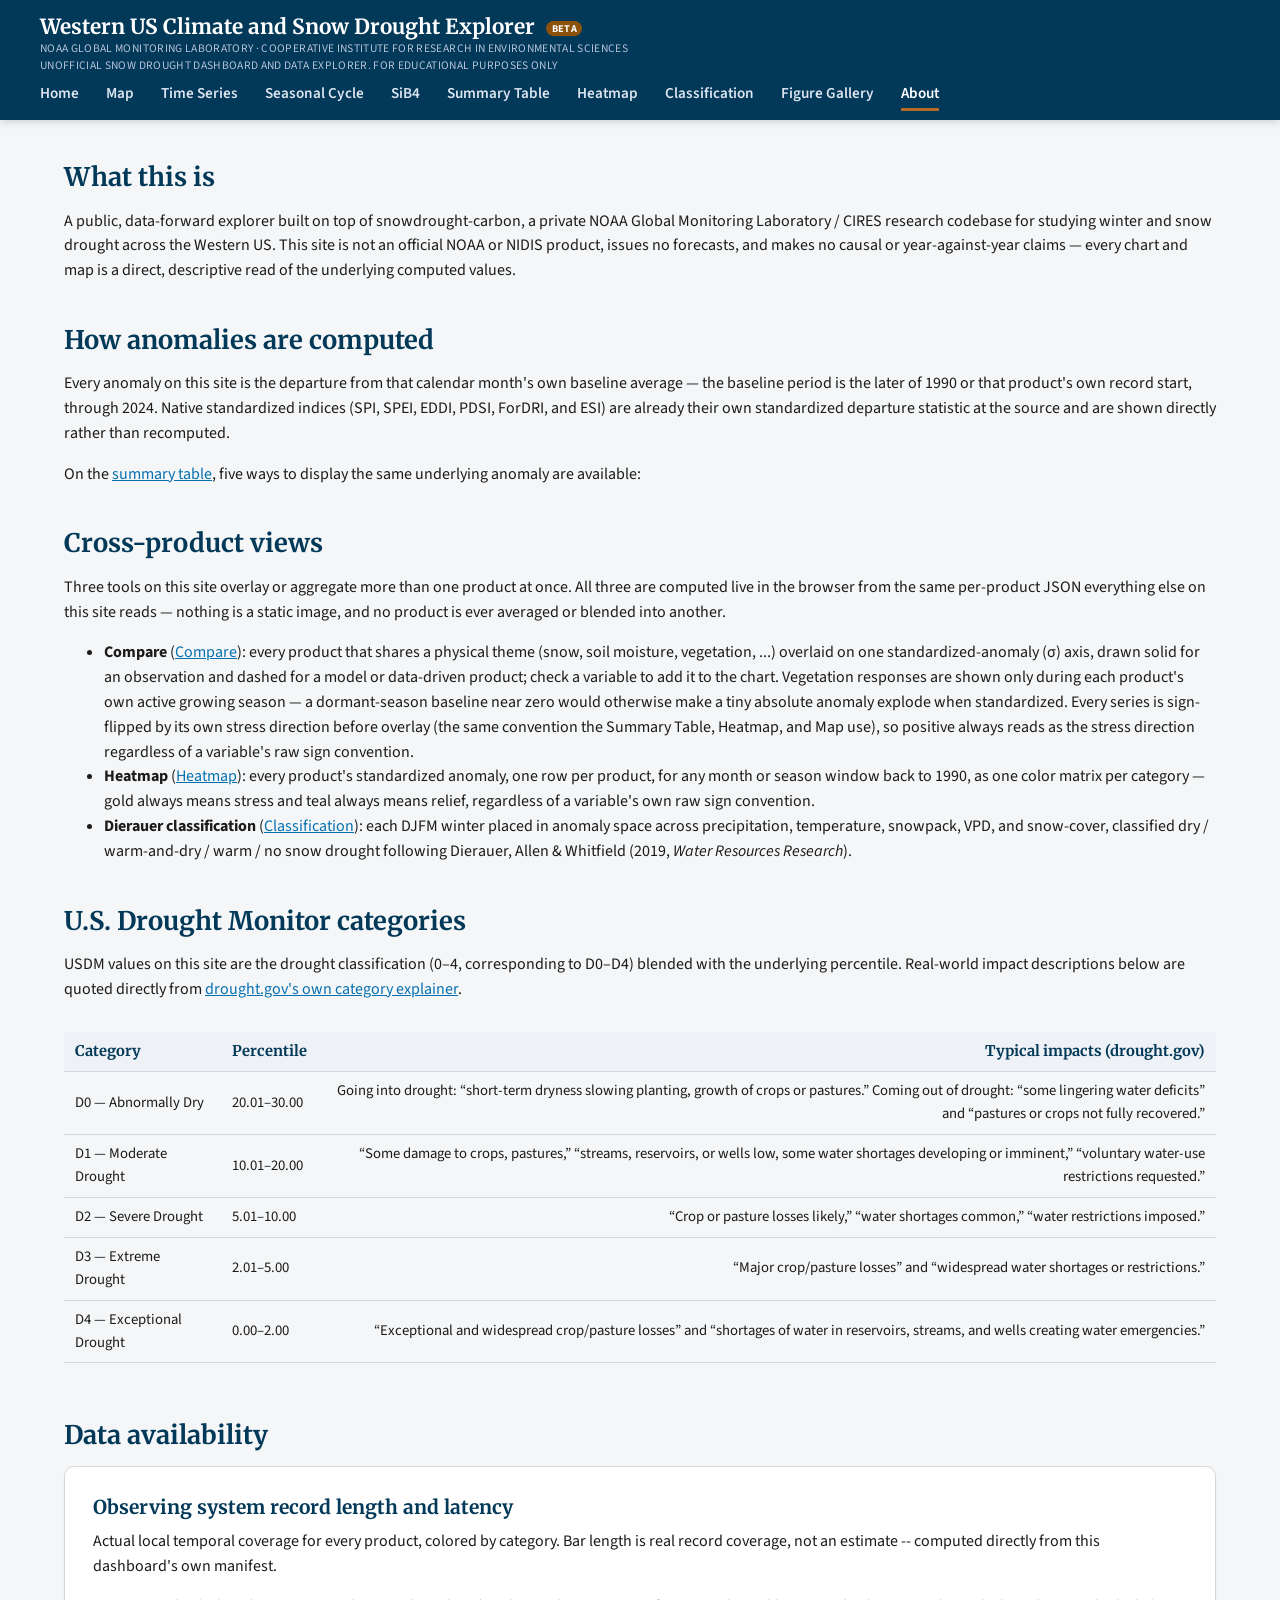
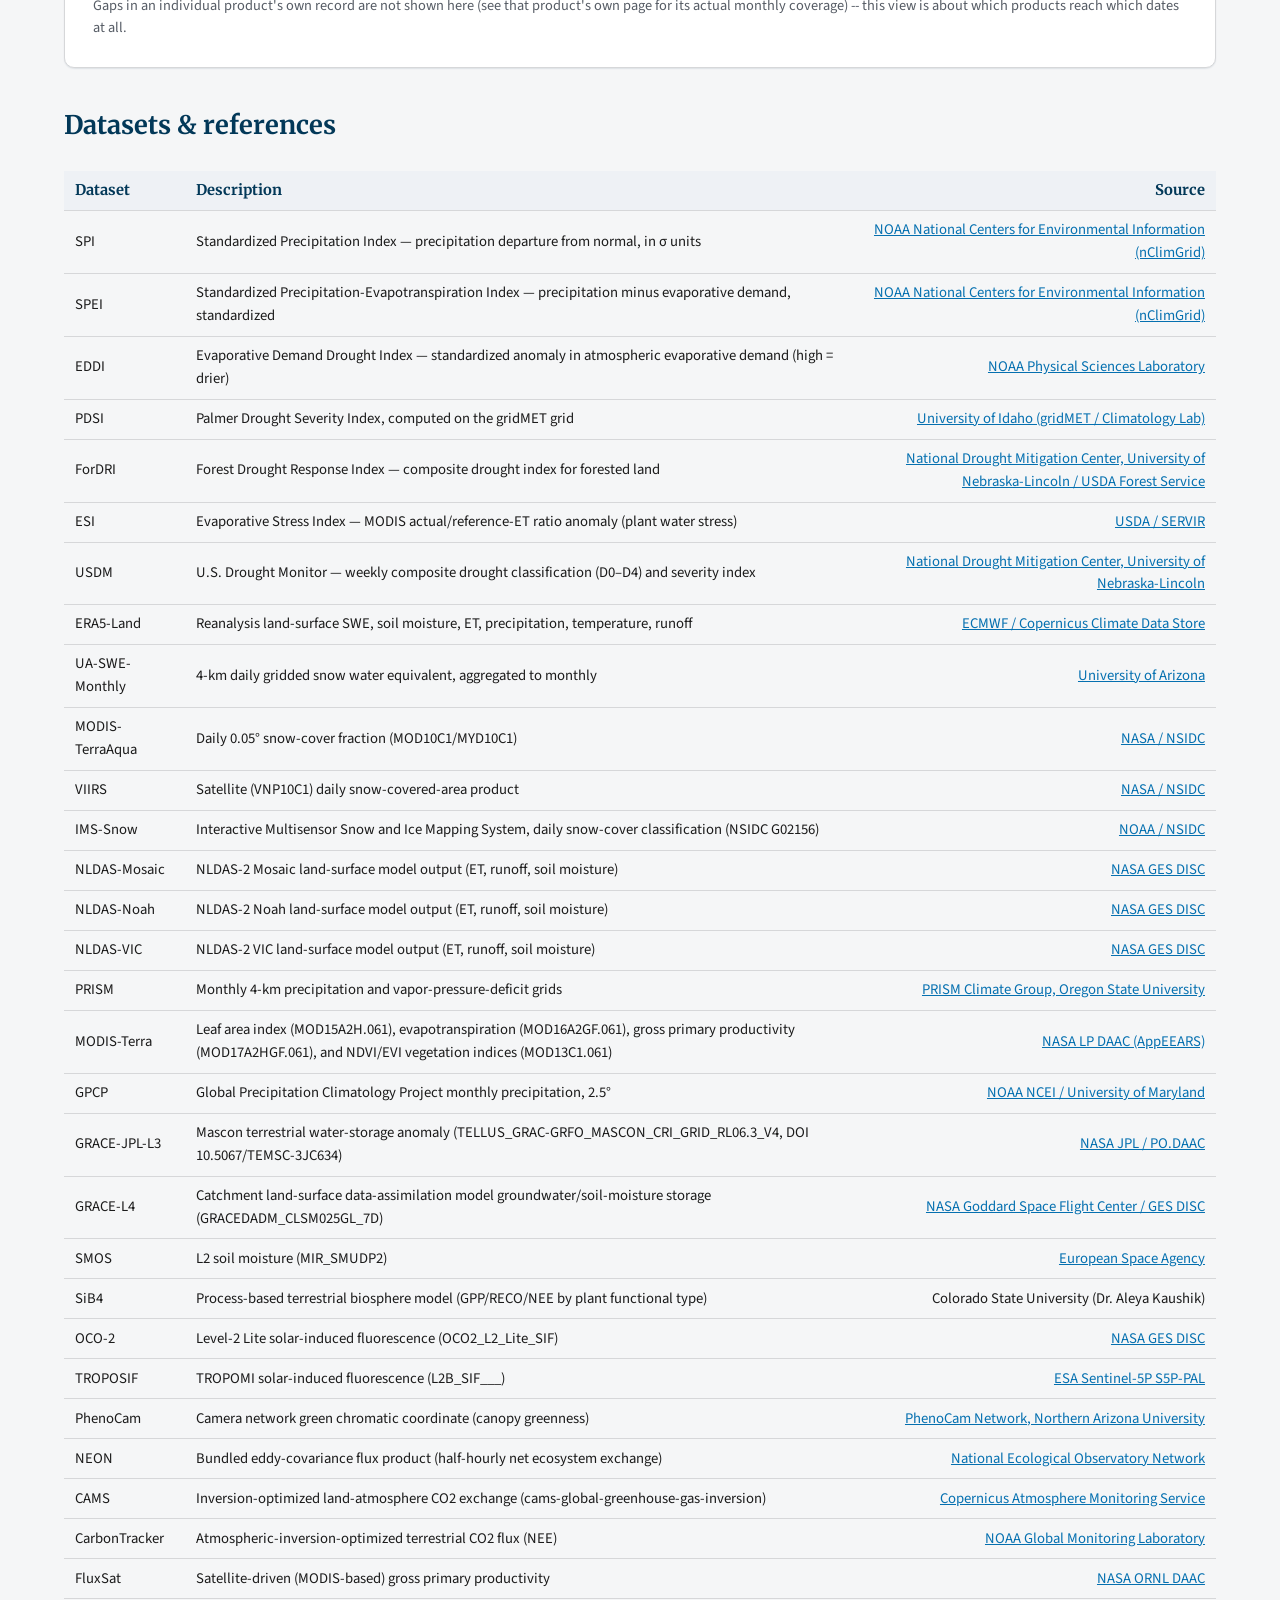
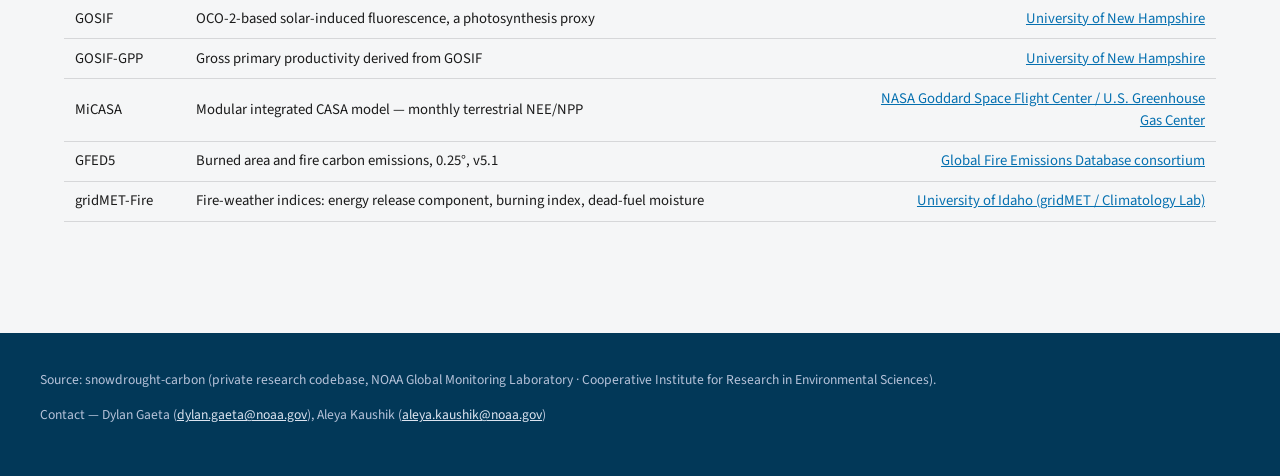
==== about.html @ da74ecd5 "Merge remote-tracking branch 'src/main'" ====
<!DOCTYPE html>
<html lang="en">
<head>
<meta charset="UTF-8">
<meta name="viewport" content="width=device-width, initial-scale=1.0">
<meta name="description" content="Methodology, data sources, and references for the Western US Climate and Snow Drought Explorer -- an unofficial, descriptive-only research dashboard.">
<title>About &mdash; 2025-2026 Western US Climate and Snow Drought Explorer</title>
<link rel="icon" href="data:image/svg+xml,%3Csvg xmlns='http://www.w3.org/2000/svg' viewBox='0 0 24 24'%3E%3Cg stroke='%23162e51' stroke-width='2' stroke-linecap='round'%3E%3Cline x1='12' y1='2' x2='12' y2='22'/%3E%3Cline x1='4' y1='6' x2='20' y2='18'/%3E%3Cline x1='4' y1='18' x2='20' y2='6'/%3E%3C/g%3E%3C/svg%3E">
<link rel="preconnect" href="https://fonts.googleapis.com">
<link href="https://fonts.googleapis.com/css2?family=Source+Sans+Pro:wght@400;600;700&family=Merriweather:wght@700;900&display=swap" rel="stylesheet">
<link rel="stylesheet" href="css/style.css">
<script src="https://cdn.plot.ly/plotly-2.35.2.min.js"></script>
</head>
<body>

<header class="site-header">
  <div class="header-inner">
    <h1 class="wordmark-h1"><a class="wordmark" href="home.html">Western US Climate and Snow Drought Explorer <span class="beta-tag">BETA</span>
      <small>NOAA Global Monitoring Laboratory &middot; Cooperative Institute for Research in Environmental Sciences</small>
      <small>Unofficial snow drought dashboard and data explorer. For educational purposes only</small>
    </a></h1>
    <button class="nav-toggle" id="nav-toggle" type="button" aria-label="Toggle navigation" aria-expanded="false" aria-controls="site-nav"><span></span><span></span><span></span></button>
    <nav class="site-nav" id="site-nav">
      <a href="home.html">Home</a>
      <a href="map.html">Map</a>
      <a href="explore.html">Time Series</a>
      <a href="seasonal.html">Seasonal Cycle</a>
      <a href="sib4.html">SiB4</a>
      <a href="data.html">Summary Table</a>
      <a href="heatmaps.html">Heatmap</a>
      <a href="classification.html">Classification</a>
      <a href="gallery.html">Figure Gallery</a>
      <a href="about.html" class="active">About</a>
    </nav>
  </div>
</header>

<main>

  <section id="what-this-is">
    <h2>What this is</h2>
    <p>
      A public, data-forward explorer built on top of snowdrought-carbon, a
      private NOAA Global Monitoring Laboratory / CIRES research codebase for
      studying winter and snow drought across the Western US. This site is
      not an official NOAA or NIDIS product, issues no forecasts, and makes
      no causal or year-against-year claims &mdash; every chart and map is a
      direct, descriptive read of the underlying computed values.
    </p>
  </section>

  <section id="methodology">
    <h2>How anomalies are computed</h2>
    <p>
      Every anomaly on this site is the departure from that calendar
      month's own baseline average &mdash; the baseline period is the
      later of 1990 or that product's own record start, through 2024.
      Native standardized indices (SPI, SPEI, EDDI, PDSI, ForDRI, and ESI)
      are already their own standardized departure statistic at the source
      and are shown directly rather than recomputed.
    </p>
    <p>
      On the <a href="data.html">summary table</a>, five ways to display the
      same underlying anomaly are available:
    </p>
    <ul id="value-type-list"></ul>
  </section>

  <section id="cross-product-methodology">
    <h2>Cross-product views</h2>
    <p>
      Three tools on this site overlay or aggregate more than one product at
      once. All three are computed live in the browser from the same
      per-product JSON everything else on this site reads &mdash; nothing is
      a static image, and no product is ever averaged or blended into
      another.
    </p>
    <ul>
      <li><strong>Compare</strong>
        (<a href="compare.html">Compare</a>): every product
        that shares a physical theme (snow, soil moisture, vegetation, ...)
        overlaid on one standardized-anomaly (&sigma;) axis, drawn solid for
        an observation and dashed for a model or data-driven product; check a
        variable to add it to the chart. Vegetation responses are shown only
        during each product's own active growing season &mdash; a
        dormant-season baseline near zero would otherwise make a tiny
        absolute anomaly explode when standardized. Every series is
        sign-flipped by its own stress direction before overlay (the same
        convention the Summary Table, Heatmap, and Map use), so positive
        always reads as the stress direction regardless of a variable's raw
        sign convention.</li>
      <li><strong>Heatmap</strong> (<a href="heatmaps.html">Heatmap</a>):
        every product's standardized anomaly, one row per product, for any
        month or season window back to 1990, as one color matrix per
        category &mdash; gold always means stress and teal always means
        relief, regardless of a variable's own raw sign convention.</li>
      <li><strong>Dierauer classification</strong>
        (<a href="classification.html">Classification</a>): each DJFM
        winter placed in anomaly space across precipitation, temperature,
        snowpack, VPD, and snow-cover, classified dry / warm-and-dry / warm
        / no snow drought following Dierauer, Allen &amp; Whitfield (2019,
        <em>Water Resources Research</em>).</li>
    </ul>
  </section>

  <section id="usdm-classification">
    <h2>U.S. Drought Monitor categories</h2>
    <p>USDM values on this site are the drought classification (0&ndash;4,
      corresponding to D0&ndash;D4) blended with the underlying percentile.
      Real-world impact descriptions below are quoted directly from
      <a href="https://www.drought.gov/explaining-drought-category-maps" target="_blank" rel="noopener">drought.gov's own category explainer</a>.</p>
    <div style="overflow-x:auto;">
      <table class="headline-table">
        <thead><tr><th>Category</th><th>Percentile</th><th>Typical impacts (drought.gov)</th></tr></thead>
        <tbody>
          <tr><td>D0 &mdash; Abnormally Dry</td><td>20.01&ndash;30.00</td><td>Going into drought: &ldquo;short-term dryness slowing planting, growth of crops or pastures.&rdquo; Coming out of drought: &ldquo;some lingering water deficits&rdquo; and &ldquo;pastures or crops not fully recovered.&rdquo;</td></tr>
          <tr><td>D1 &mdash; Moderate Drought</td><td>10.01&ndash;20.00</td><td>&ldquo;Some damage to crops, pastures,&rdquo; &ldquo;streams, reservoirs, or wells low, some water shortages developing or imminent,&rdquo; &ldquo;voluntary water-use restrictions requested.&rdquo;</td></tr>
          <tr><td>D2 &mdash; Severe Drought</td><td>5.01&ndash;10.00</td><td>&ldquo;Crop or pasture losses likely,&rdquo; &ldquo;water shortages common,&rdquo; &ldquo;water restrictions imposed.&rdquo;</td></tr>
          <tr><td>D3 &mdash; Extreme Drought</td><td>2.01&ndash;5.00</td><td>&ldquo;Major crop/pasture losses&rdquo; and &ldquo;widespread water shortages or restrictions.&rdquo;</td></tr>
          <tr><td>D4 &mdash; Exceptional Drought</td><td>0.00&ndash;2.00</td><td>&ldquo;Exceptional and widespread crop/pasture losses&rdquo; and &ldquo;shortages of water in reservoirs, streams, and wells creating water emergencies.&rdquo;</td></tr>
        </tbody>
      </table>
    </div>
  </section>

  <section id="observational-coverage">
    <h2>Data availability</h2>
    <div class="panel finding-card">
      <h3>Observing system record length and latency</h3>
      <p>Actual local temporal coverage for every product,
        colored by category. Bar length is real record coverage, not an
        estimate -- computed directly from this dashboard's own manifest.</p>
      <div id="coverage-chart"></div>
      <p class="finding-note">Gaps in an individual product's own record are not shown here (see that product's own page for its actual monthly coverage) -- this view is about which products reach which dates at all.</p>
    </div>
  </section>

  <section id="references">
    <h2>Datasets &amp; references</h2>
    <div style="overflow-x:auto;">
      <table class="headline-table">
        <thead><tr><th>Dataset</th><th>Description</th><th>Source</th></tr></thead>
        <tbody>
          <tr><td>SPI</td><td>Standardized Precipitation Index &mdash; precipitation departure from normal, in &sigma; units</td><td><a href="https://www.drought.gov/data-maps-tools/us-gridded-standardized-precipitation-index-spi-nclimgrid-monthly" target="_blank" rel="noopener">NOAA National Centers for Environmental Information (nClimGrid)</a></td></tr>
          <tr><td>SPEI</td><td>Standardized Precipitation-Evapotranspiration Index &mdash; precipitation minus evaporative demand, standardized</td><td><a href="https://www.drought.gov/data-maps-tools/us-gridded-standardized-precipitation-index-spei-nclimgrid-monthly" target="_blank" rel="noopener">NOAA National Centers for Environmental Information (nClimGrid)</a></td></tr>
          <tr><td>EDDI</td><td>Evaporative Demand Drought Index &mdash; standardized anomaly in atmospheric evaporative demand (high = drier)</td><td><a href="https://psl.noaa.gov/eddi/" target="_blank" rel="noopener">NOAA Physical Sciences Laboratory</a></td></tr>
          <tr><td>PDSI</td><td>Palmer Drought Severity Index, computed on the gridMET grid</td><td><a href="https://www.drought.gov/data-maps-tools/us-gridded-palmer-drought-severity-index-pdsi-gridmet" target="_blank" rel="noopener">University of Idaho (gridMET / Climatology Lab)</a></td></tr>
          <tr><td>ForDRI</td><td>Forest Drought Response Index &mdash; composite drought index for forested land</td><td><a href="https://fordri.unl.edu" target="_blank" rel="noopener">National Drought Mitigation Center, University of Nebraska-Lincoln / USDA Forest Service</a></td></tr>
          <tr><td>ESI</td><td>Evaporative Stress Index &mdash; MODIS actual/reference-ET ratio anomaly (plant water stress)</td><td><a href="https://gis1.servirglobal.net/data/esi" target="_blank" rel="noopener">USDA / SERVIR</a></td></tr>
          <tr><td>USDM</td><td>U.S. Drought Monitor &mdash; weekly composite drought classification (D0&ndash;D4) and severity index</td><td><a href="https://droughtmonitor.unl.edu/" target="_blank" rel="noopener">National Drought Mitigation Center, University of Nebraska-Lincoln</a></td></tr>
          <tr><td>ERA5-Land</td><td>Reanalysis land-surface SWE, soil moisture, ET, precipitation, temperature, runoff</td><td><a href="https://cds.climate.copernicus.eu/" target="_blank" rel="noopener">ECMWF / Copernicus Climate Data Store</a></td></tr>
          <tr><td>UA-SWE-Monthly</td><td>4-km daily gridded snow water equivalent, aggregated to monthly</td><td><a href="https://climate.arizona.edu/data/UA_SWE/DailyData_4km" target="_blank" rel="noopener">University of Arizona</a></td></tr>
          <tr><td>MODIS-TerraAqua</td><td>Daily 0.05&deg; snow-cover fraction (MOD10C1/MYD10C1)</td><td><a href="https://nsidc.org/data/mod10c1" target="_blank" rel="noopener">NASA / NSIDC</a></td></tr>
          <tr><td>VIIRS</td><td>Satellite (VNP10C1) daily snow-covered-area product</td><td><a href="https://nsidc.org/data/vnp10c1" target="_blank" rel="noopener">NASA / NSIDC</a></td></tr>
          <tr><td>IMS-Snow</td><td>Interactive Multisensor Snow and Ice Mapping System, daily snow-cover classification (NSIDC G02156)</td><td><a href="https://nsidc.org/data/g02156" target="_blank" rel="noopener">NOAA / NSIDC</a></td></tr>
          <tr><td>NLDAS-Mosaic</td><td>NLDAS-2 Mosaic land-surface model output (ET, runoff, soil moisture)</td><td><a href="https://ldas.gsfc.nasa.gov/nldas" target="_blank" rel="noopener">NASA GES DISC</a></td></tr>
          <tr><td>NLDAS-Noah</td><td>NLDAS-2 Noah land-surface model output (ET, runoff, soil moisture)</td><td><a href="https://ldas.gsfc.nasa.gov/nldas" target="_blank" rel="noopener">NASA GES DISC</a></td></tr>
          <tr><td>NLDAS-VIC</td><td>NLDAS-2 VIC land-surface model output (ET, runoff, soil moisture)</td><td><a href="https://ldas.gsfc.nasa.gov/nldas" target="_blank" rel="noopener">NASA GES DISC</a></td></tr>
          <tr><td>PRISM</td><td>Monthly 4-km precipitation and vapor-pressure-deficit grids</td><td><a href="https://prism.oregonstate.edu/" target="_blank" rel="noopener">PRISM Climate Group, Oregon State University</a></td></tr>
          <tr><td>MODIS-Terra</td><td>Leaf area index (MOD15A2H.061), evapotranspiration (MOD16A2GF.061), gross primary productivity (MOD17A2HGF.061), and NDVI/EVI vegetation indices (MOD13C1.061)</td><td><a href="https://appeears.earthdatacloud.nasa.gov/" target="_blank" rel="noopener">NASA LP DAAC (AppEEARS)</a></td></tr>
          <tr><td>GPCP</td><td>Global Precipitation Climatology Project monthly precipitation, 2.5&deg;</td><td><a href="https://www.ncei.noaa.gov/products/global-precipitation-climatology-project" target="_blank" rel="noopener">NOAA NCEI / University of Maryland</a></td></tr>
          <tr><td>GRACE-JPL-L3</td><td>Mascon terrestrial water-storage anomaly (TELLUS_GRAC-GRFO_MASCON_CRI_GRID_RL06.3_V4, DOI 10.5067/TEMSC-3JC634)</td><td><a href="https://podaac.jpl.nasa.gov/dataset/TELLUS_GRAC-GRFO_MASCON_CRI_GRID_RL06.3_V4" target="_blank" rel="noopener">NASA JPL / PO.DAAC</a></td></tr>
          <tr><td>GRACE-L4</td><td>Catchment land-surface data-assimilation model groundwater/soil-moisture storage (GRACEDADM_CLSM025GL_7D)</td><td><a href="https://earth.gsfc.nasa.gov/hydro/data/groundwater-and-soil-moisture-conditions-grace-data-assimilation" target="_blank" rel="noopener">NASA Goddard Space Flight Center / GES DISC</a></td></tr>
          <tr><td>SMOS</td><td>L2 soil moisture (MIR_SMUDP2)</td><td><a href="https://earth.esa.int/eogateway/missions/smos" target="_blank" rel="noopener">European Space Agency</a></td></tr>
          <tr><td>SiB4</td><td>Process-based terrestrial biosphere model (GPP/RECO/NEE by plant functional type)</td><td>Colorado State University (Dr. Aleya Kaushik)</td></tr>
          <tr><td>OCO-2</td><td>Level-2 Lite solar-induced fluorescence (OCO2_L2_Lite_SIF)</td><td><a href="https://disc.gsfc.nasa.gov/" target="_blank" rel="noopener">NASA GES DISC</a></td></tr>
          <tr><td>TROPOSIF</td><td>TROPOMI solar-induced fluorescence (L2B_SIF___)</td><td><a href="https://s5p-pal.com/" target="_blank" rel="noopener">ESA Sentinel-5P S5P-PAL</a></td></tr>
          <tr><td>PhenoCam</td><td>Camera network green chromatic coordinate (canopy greenness)</td><td><a href="https://phenocam.nau.edu/" target="_blank" rel="noopener">PhenoCam Network, Northern Arizona University</a></td></tr>
          <tr><td>NEON</td><td>Bundled eddy-covariance flux product (half-hourly net ecosystem exchange)</td><td><a href="https://data.neonscience.org/data-products/DP4.00200.001" target="_blank" rel="noopener">National Ecological Observatory Network</a></td></tr>
          <tr><td>CAMS</td><td>Inversion-optimized land-atmosphere CO2 exchange (cams-global-greenhouse-gas-inversion)</td><td><a href="https://ads.atmosphere.copernicus.eu/" target="_blank" rel="noopener">Copernicus Atmosphere Monitoring Service</a></td></tr>
          <tr><td>CarbonTracker</td><td>Atmospheric-inversion-optimized terrestrial CO2 flux (NEE)</td><td><a href="https://gml.noaa.gov/ccgg/carbontracker/" target="_blank" rel="noopener">NOAA Global Monitoring Laboratory</a></td></tr>
          <tr><td>FluxSat</td><td>Satellite-driven (MODIS-based) gross primary productivity</td><td><a href="https://www.earthdata.nasa.gov/data/catalog/ornl-cloud-fluxsat-gpp-fpar-1835-2" target="_blank" rel="noopener">NASA ORNL DAAC</a></td></tr>
          <tr><td>GOSIF</td><td>OCO-2-based solar-induced fluorescence, a photosynthesis proxy</td><td><a href="https://data.globalecology.unh.edu/data/GOSIF_v2/Monthly/" target="_blank" rel="noopener">University of New Hampshire</a></td></tr>
          <tr><td>GOSIF-GPP</td><td>Gross primary productivity derived from GOSIF</td><td><a href="https://data.globalecology.unh.edu/data/GOSIF-GPP_v3/Monthly/Mean/" target="_blank" rel="noopener">University of New Hampshire</a></td></tr>
          <tr><td>MiCASA</td><td>Modular integrated CASA model &mdash; monthly terrestrial NEE/NPP</td><td><a href="https://earth.gov/ghgcenter/data-catalog/micasa-carbonflux-grid-v1" target="_blank" rel="noopener">NASA Goddard Space Flight Center / U.S. Greenhouse Gas Center</a></td></tr>
          <tr><td>GFED5</td><td>Burned area and fire carbon emissions, 0.25&deg;, v5.1</td><td><a href="https://www.globalfiredata.org/data.html" target="_blank" rel="noopener">Global Fire Emissions Database consortium</a></td></tr>
          <tr><td>gridMET-Fire</td><td>Fire-weather indices: energy release component, burning index, dead-fuel moisture</td><td><a href="https://www.northwestknowledge.net/metdata/data" target="_blank" rel="noopener">University of Idaho (gridMET / Climatology Lab)</a></td></tr>
        </tbody>
      </table>
    </div>
  </section>

</main>

<footer class="site-footer">
  <div class="footer-inner">
    <p>
      Source: snowdrought-carbon (private research codebase, NOAA
      Global Monitoring Laboratory &middot; Cooperative Institute for
      Research in Environmental Sciences).
    </p>
    <p id="contact">
      Contact &mdash;
      Dylan Gaeta (<a href="mailto:dylan.gaeta@noaa.gov">dylan.gaeta@noaa.gov</a>),
      Aleya Kaushik (<a href="mailto:aleya.kaushik@noaa.gov">aleya.kaushik@noaa.gov</a>)
    </p>
  </div>
</footer>

<script src="js/common.js"></script>
<script src="js/about.js"></script>
</body>
</html>
---- css/style.css ----
/* Design tokens drawn from NCL's precip_diff_12lev diverging colormap
   (brown=dry -> white -> blue/navy=wet) -- the same ramp used for the
   moisture anomaly maps and the snowdrought.org welcome border, so the
   site's chrome reads the same palette as the dry-wet science it presents.
   No NOAA, NIDIS, or NSIDC logos/seals reproduced; this is an independent
   research site, not an official federal page, so no .gov trust banner. */
:root {
  --navy: #023858;
  --blue: #3a86bc;
  --blue-dark: #0570b0;
  --gold: #b66a28;
  --bg: #f5f6f7;
  --bg-panel: #ffffff;
  --border: #d6d7d9;
  --text: #1b1b1b;
  --text-muted: #565c65;

  --cat-drought: #8C6D31;
  --cat-snow: #56B4E9;
  --cat-climate: #C43C39;
  --cat-precipitation: #1F4E79;
  --cat-soil_moisture: #2878B5;
  --cat-vegetation: #228B22;
  --cat-fire: #4D4D4D;

  --font-heading: 'Merriweather', Georgia, serif;
  --font-body: 'Source Sans Pro', -apple-system, BlinkMacSystemFont, 'Segoe UI', sans-serif;

  --radius-sm: 6px;
  --radius-md: 10px;
  --legend-bar-width: 22px;
  --shadow-sm: 0 1px 2px rgba(2, 56, 88, 0.06), 0 1px 1px rgba(2, 56, 88, 0.04);
  --shadow-md: 0 4px 12px rgba(2, 56, 88, 0.10), 0 1px 3px rgba(2, 56, 88, 0.08);
  --shadow-focus: 0 0 0 3px rgba(58, 134, 188, 0.28);
  --transition: 150ms ease;
}

* { box-sizing: border-box; }

:focus-visible {
  outline: 2px solid var(--blue);
  outline-offset: 2px;
}

html { scroll-behavior: smooth; }

body {
  margin: 0;
  font-family: var(--font-body);
  font-size: 16px;
  line-height: 1.55;
  color: var(--text);
  background: var(--bg);
}

h1, h2, h3, h4 { font-family: var(--font-heading); color: var(--navy); line-height: 1.25; }
h1 { font-size: 2.3rem; margin: 0 0 0.4em; }
h2 { font-size: 1.6rem; margin: 1.6em 0 0.6em; }
h3 { font-size: 1.2rem; margin: 1.2em 0 0.5em; }
p { margin: 0 0 1em; }
a { color: var(--blue-dark); transition: color var(--transition); }
a:hover { color: var(--navy); }

.site-header {
  background: var(--navy);
  color: #fff;
  padding: 0.9rem 1.5rem;
  box-shadow: 0 2px 8px rgba(0, 0, 0, 0.15);
  position: sticky;
  top: 0;
  z-index: 10;
}
.site-header .header-inner {
  max-width: 1200px;
  margin: 0 auto;
  display: flex;
  align-items: baseline;
  justify-content: space-between;
  flex-wrap: wrap;
  gap: 0.5rem 1.5rem;
}
.site-header .wordmark {
  font-family: var(--font-heading);
  font-size: 1.3rem;
  font-weight: 700;
  color: #fff;
  text-decoration: none;
}
/* Wraps the wordmark link in a real <h1> for accessibility (every page was
   missing a level-one heading) without affecting layout at all -- the h1's
   own box is removed from the flow, so header-inner's flex layout treats
   the <a> inside it exactly as before. */
.wordmark-h1 { display: contents; }
.beta-tag {
  display: inline-block;
  vertical-align: middle;
  margin-left: 0.4rem;
  padding: 0.1em 0.5em;
  font-family: var(--font-body);
  font-size: 0.65rem;
  font-weight: 700;
  letter-spacing: 0.04em;
  /* navy-on-gold measured 3.79:1, below WCAG AA's 4.5:1 for this font size.
     white on a darker BrBG brown stop (matplotlib f=0.1, one step darker
     than --gold's f=0.2) measures 6.37:1 -- stays in the same dry/wet brown
     family, doesn't touch --gold itself since that's used elsewhere for
     accents that aren't a text/background contrast pair. */
  color: #fff;
  background: #8c510a;
  border-radius: 999px;
}
.site-header .wordmark small {
  display: block;
  font-family: var(--font-body);
  font-size: 0.72rem;
  font-weight: 400;
  color: #b6c2d9;
  letter-spacing: 0.03em;
  text-transform: uppercase;
  margin-top: 2px;
}
.site-nav a {
  color: #dce4f0;
  text-decoration: none;
  margin-left: 1.5rem;
  font-size: 0.95rem;
  font-weight: 600;
  padding-bottom: 4px;
  border-bottom: 3px solid transparent;
}
.site-nav a:first-child { margin-left: 0; }
.site-nav a:hover, .site-nav a.active {
  color: #fff;
  border-bottom-color: var(--gold);
}

/* 10 nav items (Home + one per figure type) don't fit a flat inline row past
   a fairly wide viewport -- collapse into a toggled dropdown below that
   point instead of letting it wrap raggedly across 2-3 lines. */
.nav-toggle {
  display: none;
  width: 34px;
  height: 34px;
  padding: 0;
  border: none;
  background: transparent;
  cursor: pointer;
  flex-direction: column;
  justify-content: center;
  align-items: center;
  gap: 5px;
}
.nav-toggle span {
  display: block;
  width: 24px;
  height: 2px;
  background: #fff;
  border-radius: 1px;
}
@media (max-width: 900px) {
  .nav-toggle { display: flex; }
  .site-nav {
    display: none;
    flex-basis: 100%;
    flex-direction: column;
    gap: 0.1rem;
    margin-top: 0.6rem;
    padding-top: 0.6rem;
    border-top: 1px solid rgba(255, 255, 255, 0.15);
  }
  .site-nav.open { display: flex; }
  .site-nav a {
    margin-left: 0;
    padding: 0.6rem 0.2rem;
    border-bottom: 1px solid rgba(255, 255, 255, 0.08);
  }
  .site-nav a.active { border-bottom-color: var(--gold); }
}

main { max-width: 1200px; margin: 0 auto; padding: 0 1.5rem 3rem; }
main section[id] { scroll-margin-top: 5rem; }


.panel {
  background: var(--bg-panel);
  border: 1px solid var(--border);
  border-radius: var(--radius-md);
  box-shadow: var(--shadow-sm);
  padding: 1.75rem;
  margin-bottom: 1.75rem;
}

.summary-table-scroll {
  overflow-x: auto;
  /* Horizontal counterpart of .compare-legend's fade cue, same rationale:
     the numeric region columns run off the right edge on mobile (844px
     table in a 269px wrapper, confirmed 2026-09) with no visual hint more
     columns are reachable by swiping. */
  background:
    linear-gradient(90deg, var(--bg-panel) 30%, rgba(255, 255, 255, 0)),
    linear-gradient(270deg, var(--bg-panel) 30%, rgba(255, 255, 255, 0)) 100% 0,
    radial-gradient(farthest-side at 0 50%, rgba(0, 0, 0, 0.15), rgba(0, 0, 0, 0)),
    radial-gradient(farthest-side at 100% 50%, rgba(0, 0, 0, 0.15), rgba(0, 0, 0, 0)) 100% 0;
  background-repeat: no-repeat;
  background-size: 24px 100%, 24px 100%, 10px 100%, 10px 100%;
  background-attachment: local, local, scroll, scroll;
}
table.headline-table {
  width: 100%;
  border-collapse: collapse;
  font-size: 0.92rem;
  margin: 1em 0;
}
table.headline-table caption { text-align: left; font-size: 0.85rem; color: var(--text-muted); margin-bottom: 0.5em; }
table.headline-table th, table.headline-table td {
  border-bottom: 1px solid var(--border);
  padding: 0.55em 0.75em;
  text-align: right;
}
table.headline-table th:first-child, table.headline-table td:first-child,
table.headline-table th:nth-child(2), table.headline-table td:nth-child(2) {
  text-align: left;
}
table.headline-table thead th {
  background: #eef1f5;
  color: var(--navy);
  font-family: var(--font-heading);
  font-weight: 700;
  position: sticky;
  top: 0;
  white-space: nowrap; /* region codes like "CO-UT-WY" otherwise wrap at the hyphen */
}
table.headline-table tbody tr:not(.group-row):hover td { background: #f7f9fb; }
table.headline-table tbody tr:not(.group-row) { transition: background var(--transition); }
/* Stress = this variable's own physical direction of drought/heat stress
   (not raw arithmetic sign -- e.g. EDDI/VPD/temperature are "stress" when
   POSITIVE, snow/soil-moisture/precip are "stress" when NEGATIVE). Relief =
   the opposite direction for that same variable. */
table.headline-table td.stress { color: #955910; font-weight: 600; }
table.headline-table td.relief { color: #0570b0; font-weight: 600; }

/* Map page's below-map regional summary -- raw value, standardized
   anomaly, AND rank on record together, one of the dashboard's key
   findings (Dylan, 2026-09-29: "should be displayed and integrated more
   prominently"), so it gets the same card treatment as the map image
   itself (.map-image-wrap) rather than sitting as a bare, easy-to-miss
   table directly on the page background. */
.region-table-card {
  background: #fff;
  border: 1px solid var(--border);
  border-radius: var(--radius-md);
  box-shadow: var(--shadow-sm);
  padding: 1.1rem 1.25rem;
  margin-top: 1rem;
}
.region-table-card h3 { margin-top: 0; margin-bottom: 0.3rem; }
.rank-badge {
  display: inline-block;
  padding: 0.15em 0.6em;
  border-radius: 999px;
  font-weight: 700;
  font-size: 0.85rem;
  background: #eef1f5;
  color: var(--navy);
}
.rank-badge.stress { background: #fbead2; color: #955910; }
.rank-badge.relief { background: #dce9f5; color: #0570b0; }
table.headline-table tr.group-row td {
  background: #f5f6f7;
  color: var(--navy);
  font-weight: 700;
  font-size: 0.82rem;
  text-transform: uppercase;
  letter-spacing: 0.03em;
  padding-top: 0.7em;
}

.figure-grid {
  display: grid;
  grid-template-columns: repeat(auto-fit, minmax(320px, 1fr));
  gap: 1.5rem;
}
.figure-card {
  background: var(--bg-panel);
  border: 1px solid var(--border);
  border-radius: 4px;
  overflow: hidden;
}
.figure-card img { width: 100%; display: block; }
.figure-card .caption { padding: 0.9rem 1rem; font-size: 0.92rem; color: var(--text-muted); }
.figure-card .caption strong { color: var(--text); }

/* Home page: one button per figure-type page, not a repeat of the plain
   text links a bullet list would give -- the whole card is clickable. */
.home-nav-grid {
  display: grid;
  grid-template-columns: repeat(3, 1fr);
  gap: 1.25rem;
  margin: 1.5rem 0;
}
@media (max-width: 860px) { .home-nav-grid { grid-template-columns: repeat(2, 1fr); } }
@media (max-width: 560px) { .home-nav-grid { grid-template-columns: 1fr; } }
.home-nav-card {
  display: block;
  background: var(--bg-panel);
  border: 1px solid var(--border);
  border-left: 4px solid var(--blue-dark);
  border-radius: var(--radius-sm);
  padding: 1rem 1.2rem;
  text-decoration: none;
  box-shadow: var(--shadow-sm);
  transition: box-shadow var(--transition), border-left-color var(--transition);
}
.home-nav-card:hover { box-shadow: var(--shadow-md); border-left-color: var(--gold); }
.home-nav-card strong {
  display: block;
  font-family: var(--font-heading);
  font-size: 1.05rem;
  color: var(--navy);
  margin-bottom: 0.3rem;
}
.home-nav-card span { display: block; font-size: 0.88rem; color: var(--text-muted); }

/* User-added seasonal-chart years (js/explore.js's explorerState.extraYears)
   -- each removable via its own x, same idea as a browser tab-group chip. */
.year-chip-row { display: flex; flex-wrap: wrap; gap: 0.4rem; margin: 0.6rem 0; }
.year-chip {
  display: inline-flex;
  align-items: center;
  gap: 0.35rem;
  padding: 0.2rem 0.3rem 0.2rem 0.6rem;
  border-radius: 999px;
  font-size: 0.85rem;
  font-weight: 600;
  color: #fff;
}
.year-chip button {
  display: inline-flex;
  align-items: center;
  justify-content: center;
  width: 1.2em;
  height: 1.2em;
  border: none;
  border-radius: 50%;
  background: rgba(255, 255, 255, 0.25);
  color: #fff;
  font-size: 0.8rem;
  line-height: 1;
  cursor: pointer;
}
.year-chip button:hover { background: rgba(255, 255, 255, 0.4); }

/* --- Explorer page --- */
.explorer-layout {
  display: grid;
  grid-template-columns: 260px 1fr;
  gap: 1.5rem;
  align-items: start;
}
/* Grid items default to min-width:auto -- the 1fr column refuses to shrink
   below its content's natural width (the Plotly chart) instead of fitting
   the available space, pushing the whole layout past the viewport edge. */
.explorer-layout > div { min-width: 0; }
@media (max-width: 820px) {
  .explorer-layout { grid-template-columns: 1fr; }
}

.category-tabs { display: flex; flex-direction: column; gap: 0.3rem; }
.category-tab {
  display: block;
  text-align: left;
  border: none;
  border-left: 4px solid transparent;
  background: var(--bg-panel);
  padding: 0.65rem 0.9rem;
  font-family: var(--font-body);
  font-size: 0.95rem;
  font-weight: 600;
  color: var(--text);
  cursor: pointer;
  border-radius: var(--radius-sm);
  transition: background var(--transition), border-color var(--transition), transform var(--transition);
}
.category-tab:hover { background: #eef1f5; transform: translateX(2px); }
.category-tab.active {
  border-left-color: var(--cat, var(--blue));
  background: #eef1f5;
  box-shadow: var(--shadow-sm);
}

.product-search-wrap { position: relative; max-width: 480px; margin-bottom: 1.1rem; }
.product-search-wrap input[type="search"] {
  width: 100%;
  font-family: var(--font-body);
  font-size: 0.95rem;
  padding: 0.6rem 0.9rem;
  border: 1px solid var(--border);
  border-radius: var(--radius-sm);
  box-sizing: border-box;
  transition: border-color var(--transition), box-shadow var(--transition);
}
.product-search-wrap input[type="search"]:focus-visible {
  border-color: var(--blue); box-shadow: var(--shadow-focus); outline: none;
}
.search-results {
  display: none;
  position: absolute;
  z-index: 20;
  top: 100%;
  left: 0;
  right: 0;
  margin-top: 4px;
  background: #fff;
  border: 1px solid var(--border);
  border-radius: var(--radius-sm);
  box-shadow: var(--shadow-md);
  max-height: 320px;
  overflow-y: auto;
}
.search-result {
  display: block;
  width: 100%;
  text-align: left;
  font-family: var(--font-body);
  font-size: 0.9rem;
  padding: 0.55rem 0.9rem;
  border: none;
  border-bottom: 1px solid var(--border);
  background: #fff;
  cursor: pointer;
}
.search-result:last-child { border-bottom: none; }
.search-result:hover { background: #eef1f5; }
.search-result-category { display: block; font-size: 0.78rem; color: var(--text-muted); }

.selector-row {
  display: flex;
  flex-wrap: wrap;
  gap: 0.8rem;
  align-items: center;
  margin-bottom: 1.1rem;
}
/* .map-controls > select (direct child only): #ol-period-select lives right
   in .map-controls, but #ol-year-select does NOT -- it's nested inside
   .year-control-wrap with its own narrower, stepper-button-paired styling
   below, and a plain descendant selector here would have widened it to
   this rule's 180px min-width, breaking that compact layout. */
.selector-row select, .map-controls > select {
  font-family: var(--font-body);
  font-size: 0.95rem;
  padding: 0.5rem 2.1rem 0.5rem 0.75rem;
  border: 1px solid var(--border);
  border-radius: var(--radius-sm);
  background: #fff url("data:image/svg+xml,%3Csvg xmlns='http://www.w3.org/2000/svg' width='12' height='8' viewBox='0 0 12 8'%3E%3Cpath fill='%23565c65' d='M1 1l5 5 5-5'/%3E%3C/svg%3E") no-repeat right 0.8rem center;
  -webkit-appearance: none;
  appearance: none;
  min-width: 180px;
  cursor: pointer;
  transition: border-color var(--transition), box-shadow var(--transition);
}
.selector-row select:hover, .map-controls > select:hover { border-color: var(--blue); }
.selector-row select:focus-visible, .map-controls > select:focus-visible { border-color: var(--blue); box-shadow: var(--shadow-focus); outline: none; }

.value-glossary { font-size: 0.85rem; color: var(--text-muted); margin: -0.4rem 0 1rem; font-style: italic; }

/* "By category" Compare mode: real checkboxes next to each variable instead
   of Plotly's own built-in legend -- with ~15-27 products in some
   categories, showing them all at once on load was unreadable, so only the
   first 1-2 start checked and the rest are opt-in. Legend sits BELOW the
   chart (not beside it) as a wrapping grid, not a fixed-width sidebar --
   a side-by-side layout meant computing a width split between a
   Plotly-rendered chart and a fixed-width column that doesn't reliably hold
   at every real browser window size, cutting the legend off-screen. Below
   the chart, full page width, wrapping freely, has no such failure mode. */
.compare-chart-layout { display: flex; flex-direction: column; gap: 0.75rem; }
.compare-legend {
  display: flex;
  flex-wrap: wrap;
  gap: 0.5rem 1.25rem;
  max-height: 220px;
  overflow-y: auto;
  font-size: 0.85rem;
  padding: 0.75rem;
  border: 1px solid var(--border);
  border-radius: var(--radius-sm);
  /* Fade at top/bottom hints more items are scrollable -- categories with
     enough variables to overflow (e.g. Snow & Cryosphere's 20 items in a
     218px box, confirmed 2026-09) gave no visual cue anything was cut off.
     background-attachment: local scrolls the fade layers WITH the content
     (so they sit right at the true top/bottom edge); scroll keeps the
     radial shadow layers fixed to the viewport, which is what makes them
     visually fade away once you've actually scrolled past that edge. */
  background:
    linear-gradient(var(--bg-panel) 30%, rgba(255, 255, 255, 0)),
    linear-gradient(rgba(255, 255, 255, 0), var(--bg-panel) 70%) 0 100%,
    radial-gradient(farthest-side at 50% 0, rgba(0, 0, 0, 0.15), rgba(0, 0, 0, 0)),
    radial-gradient(farthest-side at 50% 100%, rgba(0, 0, 0, 0.15), rgba(0, 0, 0, 0)) 0 100%;
  background-repeat: no-repeat;
  background-size: 100% 24px, 100% 24px, 100% 10px, 100% 10px;
  background-attachment: local, local, scroll, scroll;
}
.compare-legend-item { display: flex; align-items: center; gap: 0.4rem; cursor: pointer; white-space: nowrap; }
.compare-legend-swatch { display: inline-block; width: 1.1em; height: 0.3em; border-radius: 2px; flex-shrink: 0; }

/* Carries all 22 regions (ALL/CO-UT-WY + 4 NOAA climate regions + 11 states
   + 5 HUC2 basins) -- a flat inline-flex row with no wrap just grew wider
   than its container and ran off the page (confirmed live, 2026-09-28).
   Wrapping onto multiple lines instead of clipping is a minimal fix for the
   overflow; whether 22 flat buttons is still the right widget for this many
   regions (vs. the grouped Regions/States/HUC2 dropdown the Summary Table
   already uses for the same data) is a separate, bigger question, not
   decided here. */
/* A dropdown with a small uppercase caption above it, so Region/X/Y/Color and
   Dataset/Variable selectors are self-explanatory rather than bare value boxes. */
.select-field { display: inline-flex; flex-direction: column; gap: 0.25rem; font-size: 0.72rem; font-weight: 700; color: var(--text-muted); text-transform: uppercase; letter-spacing: 0.04em; }
.select-field select { text-transform: none; font-weight: 400; letter-spacing: normal; color: var(--text); }
/* Prominent dynamic caption over the Map / Heatmap (the Plotly charts set
   their title in the layout instead) -- names the current dataset/variable. */
.figure-title { font-family: var(--font-heading); color: var(--navy); font-size: 1.15rem; font-weight: 700; margin: 0.6rem 0 0.5rem; }

.region-toggle { display: flex; flex-direction: column; align-items: flex-start; gap: 0.4rem; }
.region-type-tabs {
  display: inline-flex;
  border: 1px solid var(--border);
  border-radius: var(--radius-sm);
  overflow: hidden;
}
.region-type-tab {
  border: none;
  background: #fff;
  padding: 0.35rem 0.9rem;
  font-family: var(--font-body);
  font-size: 0.85rem;
  font-weight: 700;
  cursor: pointer;
  color: var(--text-muted);
  border-right: 1px solid var(--border);
  transition: background var(--transition), color var(--transition);
}
.region-type-tab:last-child { border-right: none; }
.region-type-tab:hover:not(.active) { background: #eef1f5; color: var(--text); }
.region-type-tab.active { background: var(--gold); color: #fff; }
/* Individual rounded pills with gaps -- a shared-border segmented bar wraps
   raggedly once there are 11+ buttons (the States tab). */
.region-buttons { display: flex; flex-wrap: wrap; gap: 0.35rem; max-width: 100%; }
.region-buttons button {
  border: 1px solid var(--border);
  border-radius: var(--radius-sm);
  background: #fff;
  padding: 0.4rem 0.85rem;
  font-family: var(--font-body);
  font-size: 0.88rem;
  font-weight: 600;
  cursor: pointer;
  color: var(--text-muted);
  transition: background var(--transition), color var(--transition), border-color var(--transition);
}
.region-buttons button:hover:not(.active) { background: #eef1f5; color: var(--text); }
.region-buttons button.active { background: var(--blue-dark); color: #fff; border-color: var(--blue-dark); }

.map-controls { display: flex; flex-wrap: wrap; gap: 0.8rem; margin-bottom: 0.8rem; align-items: center; }

/* Period picker as a slider (Dylan, 2026-10): a play button + a track of
   discrete stops. The longer seasonal windows sit first in their own shaded,
   rounded band so they read as seasons, not months; the 12 months follow as
   compact single-letter stops that the play button animates through. */
.ol-period-slider { display: inline-flex; align-items: center; gap: 0.5rem; flex-wrap: wrap; }
.ol-period-play {
  flex: none;
  width: 2rem; height: 2rem;
  border: 1px solid var(--navy);
  border-radius: 50%;
  background: var(--navy);
  color: #fff;
  font-size: 0.8rem;
  line-height: 1;
  cursor: pointer;
  display: inline-flex; align-items: center; justify-content: center;
}
.ol-period-play:hover { background: var(--blue-dark); border-color: var(--blue-dark); }
.ol-period-play.playing { background: var(--gold); border-color: var(--gold); }
/* Seasons on top, months on their own row directly below (Dylan, 2026-10). */
.ol-period-track { display: flex; flex-direction: column; align-items: flex-start; gap: 0.4rem; }
.ol-period-group { display: inline-flex; gap: 2px; }
/* Seasons: a shaded, rounded band visually distinct from the month stops. */
.ol-period-seasons {
  background: rgba(58, 134, 188, 0.12);
  border: 1px solid var(--blue);
  border-radius: 999px;
  padding: 2px;
}
.ol-period-months { border: 1px solid var(--border); border-radius: var(--radius-sm); padding: 2px; }
.ol-period-stop {
  border: 1px solid transparent;
  background: transparent;
  color: var(--text-muted);
  font-size: 0.8rem;
  font-weight: 600;
  padding: 0.25rem 0.55rem;
  border-radius: 999px;
  cursor: pointer;
  white-space: nowrap;
}
.ol-period-stop:hover { color: var(--text); background: rgba(2, 56, 88, 0.06); }
.ol-period-stop.active { background: var(--navy); color: #fff; border-color: var(--navy); }
/* Months: compact fixed-width single-letter stops forming the slider track. */
.ol-period-month { width: 1.5rem; padding: 0.25rem 0; text-align: center; border-radius: var(--radius-sm); }
/* Keep the Dataset/Variable + period/mode/year controls in view while scrolling
   the map and the regional table below -- they sit just under the sticky site
   header (~120px tall). On mobile the header wraps taller and a sticky bar would
   eat too much of a small screen, so it's static there. */
.map-sticky { position: sticky; top: 120px; z-index: 5; background: var(--bg); padding: 0.4rem 0 0.5rem; }
@media (max-width: 820px) { .map-sticky { position: static; } }
.map-image-wrap {
  text-align: center;
  background: #fff;
  border: 1px solid var(--border);
  border-radius: var(--radius-md);
  box-shadow: var(--shadow-sm);
  padding: 0.75rem;
}
.map-image-wrap img { max-width: 100%; height: auto; border-radius: var(--radius-sm); }
.finding-card h3 { margin-top: 0; }
.finding-note { color: var(--text-muted); font-size: 0.9rem; margin-top: 0.6rem; margin-bottom: 0; }
/* Matches code/11_context_SnowDroughtQuadrants_analyze.py's own
   figsize=(12.0, 10.2) -- that script never calls set_aspect('equal'), so
   this is the source figure's actual proportions, not a forced square. */
#quadrant-chart { max-width: 720px; aspect-ratio: 12 / 10.2; margin: 0 auto; }

/* js/heatmaps.js sets #heatmap-chart's min-width per render (column count
   varies a lot, from 12 months to 35+ years) -- this wrapper is what actually
   scrolls once that width exceeds the viewport, same pattern data.html's
   Summary Table already uses for its own too-wide-for-mobile table. */
.heatmap-chart-scroll { overflow-x: auto; }

.heatmap-legend-key {
  display: flex;
  gap: 1.5rem;
  align-items: center;
  font-size: 0.95rem;
  font-weight: 600;
  margin: -0.4rem 0 1rem;
}
.heatmap-legend-swatch {
  display: inline-block;
  width: 1em;
  height: 1em;
  border-radius: 3px;
  vertical-align: -0.15em;
  margin-right: 0.3rem;
}
.map-empty, .chart-empty, .no-data-cell {
  color: #b2182b;
  font-weight: 600;
  text-align: center;
  background: #fdecea;
  border: 2px solid #b2182b;
  border-radius: 6px;
}
.map-empty, .chart-empty { padding: 1.25rem 1.5rem; margin: 1rem 0; }
.no-data-cell { padding: 0.4rem 0.6rem; }
.gallery-figure-zoomable { cursor: zoom-in; }
/* Fullscreen defaults to the image's own natural pixel size (often smaller
   than the screen) letterboxed in black -- fit it to the viewport instead,
   same rationale as #ol-map-wrap:fullscreen already handling this for the
   interactive map. */
.gallery-figure-zoomable:fullscreen {
  cursor: zoom-out;
  width: 100vw;
  height: 100vh;
  object-fit: contain;
  background: #000;
}

.boundary-toggle { display: inline-flex; align-items: center; gap: 0.4rem; font-size: 0.9rem; color: var(--text-muted); cursor: pointer; }
/* Dropdown + prev/next steppers, not a drag slider -- exact, one click/tap,
   a native picker on mobile, no fine-motor precision needed (Dylan,
   2026-09: "these sliders are not the optimal way to select the year"). */
.year-control-wrap { display: inline-flex; align-items: center; gap: 0.4rem; }
.year-control-wrap select {
  padding: 0.5rem 1.9rem 0.5rem 0.7rem;
  border: 1px solid var(--border);
  border-radius: var(--radius-sm);
  font-family: var(--font-body);
  font-size: 0.9rem;
  font-weight: 700;
  color: var(--navy);
  -webkit-appearance: none;
  appearance: none;
  cursor: pointer;
  background: #fff url("data:image/svg+xml,%3Csvg xmlns='http://www.w3.org/2000/svg' width='12' height='8' viewBox='0 0 12 8'%3E%3Cpath fill='%23565c65' d='M1 1l5 5 5-5'/%3E%3C/svg%3E") no-repeat right 0.6rem center;
}
.year-control-wrap button {
  width: 2.2rem;
  height: 2.2rem;
  border: 1px solid var(--border);
  border-radius: var(--radius-sm);
  background: #fff;
  font-size: 1rem;
  font-weight: 700;
  color: var(--text);
  cursor: pointer;
  transition: background var(--transition), color var(--transition);
}
.year-control-wrap button:hover:not(:disabled) { background: #eef1f5; }
.year-control-wrap button:disabled { color: var(--border); cursor: default; }
#ol-map-wrap {
  background: #fff;
  border: 1px solid var(--border);
  border-radius: var(--radius-md);
  box-shadow: var(--shadow-sm);
  padding: 0.75rem;
  /* The colorbar now sits horizontally ABOVE the map (Dylan, 2026-10), so the
     map no longer shares its row with a sidebar legend. A fit-content column
     sizes the whole card to the map's own aspect-ratio-driven width, with the
     colorbar stretched to exactly that width directly above the map. */
  display: flex;
  flex-direction: column;
  align-items: stretch;
  gap: 0.6rem;
  /* A DEFINITE width (not fit-content): the colorbar and the aspect-ratio'd
     map both fill it. fit-content collapsed to a sliver in Safari, which does
     not feed the aspect-ratio map's width back into the parent's content size
     (Dylan, 2026-10, Safari). */
  width: 100%;
  max-width: 620px;
}
/* The Fullscreen API hands the whole viewport to #ol-map-wrap -- let the map
   grow to use that space instead of staying pinned at its normal 600px. */
#ol-map-wrap:fullscreen { align-content: start; }
#ol-map-wrap:fullscreen #ol-map { height: calc(100vh - 1.5rem); }
/* aspect-ratio is set from the real domain extent in js/map-viewer.js
   (initInteractiveMap) -- height stays fixed and width follows from it, so
   the grid column above sizes to the map's own real proportions rather than
   stretching. This height is also the fallback before that JS runs. */
/* Height is bounded to the viewport so the map + its controls fit on screen
   (full-width made it taller than the screen); aspect-ratio (overridden by the
   real domain extent in js/map-viewer.js) drives the width from that height so
   it stays undistorted. Readout + action buttons sit below the map. */
#ol-map { width: 100%; aspect-ratio: 1.35; max-width: 100%; border-radius: var(--radius-sm); overflow: hidden; }
@media (max-width: 820px) {
  #ol-map { width: 100%; height: auto; }
}
/* OpenLayers defaults the attribution control to the bottom-right, which
   sits under this map's own "Reset view"/"Full screen" buttons there --
   bottom-left is clear on every product's domain extent. */
#ol-map .ol-attribution { right: auto; left: 0.5em; }
#ol-legend {
  align-self: stretch; /* colorbar spans the map's full width directly above it */
  font-size: 0.85rem;
  color: var(--text-muted);
}
.ol-legend-label {
  display: block;
  margin-bottom: 0.35rem;
  font-size: 0.9rem;
  font-weight: 600;
  color: var(--text);
}
/* Horizontal bar above the map (Dylan, 2026-10): equal-width bins run
   left-to-right, lowest value on the left, spanning the full map width. The
   wrap reserves space below for the absolutely-positioned break ticks. */
.ol-legend-scale-wrap { position: relative; width: 100%; margin-bottom: 1.5rem; }
.ol-legend-scale {
  display: flex;
  flex-direction: row;
  height: 16px;
  /* Black perimeter so the lightest (near-white) end swatch stays
     distinguishable from the white panel behind it (Dylan, 2026-10). */
  box-shadow: 0 0 0 1px #1b1b1b;
}
.ol-legend-swatch { flex: 1 1 0; min-width: 0; height: 100%; }
/* Ticks are a separate absolutely-positioned overlay below the bar -- a tick
   marks the BREAK between two colors (Dylan, 2026-09-29: "the colorbar ticks
   should be the color breaks, not a single point label for a whole bin"), so
   it sits exactly on the seam. `left` is set per-tick inline (map-viewer.js)
   at i/nBins of the bar width. */
.ol-legend-ticks { position: absolute; top: 100%; left: 0; width: 100%; height: 1.4em; margin-top: 5px; }
.ol-legend-tick {
  position: absolute;
  top: 0;
  transform: translateX(-50%);
  font-size: 12px;
  white-space: nowrap;
  color: var(--text-muted);
}
/* A short vertical tick mark above each value, in the gap between the colorbar
   and its label, so every break reads as a real axis tick. */
.ol-legend-tick::before {
  content: "";
  position: absolute;
  left: 50%;
  bottom: 100%;
  margin-bottom: 2px;
  height: 5px;
  border-left: 1px solid var(--text-muted);
}
#ol-query-readout { margin-top: 0.6rem; font-size: 0.9rem; color: var(--text); min-height: 1.2em; }
/* Horizontal wrapping row below the map -- the map + colorbar now take the
   full width above, so the action buttons sit on their own line underneath. */
.ol-actions { display: flex; flex-wrap: wrap; gap: 0.5rem; margin-top: 0.8rem; }
.ol-actions button, .ol-actions a {
  font-family: var(--font-body);
  font-size: 0.85rem;
  font-weight: 600;
  padding: 0.4rem 0.8rem;
  border: 1px solid var(--border);
  border-radius: var(--radius-sm);
  background: #fff;
  color: var(--navy);
  cursor: pointer;
  text-decoration: none;
  text-align: center;
  transition: background var(--transition), border-color var(--transition);
}
.ol-actions button:hover, .ol-actions a:hover { background: #eef1f5; border-color: var(--blue); }

.series-toggle {
  display: inline-flex;
  border: 1px solid var(--border);
  border-radius: var(--radius-sm);
  overflow: hidden;
  margin-bottom: 0.8rem;
  box-shadow: var(--shadow-sm);
}
.series-toggle button {
  border: none;
  background: #fff;
  padding: 0.45rem 0.9rem;
  font-size: 0.88rem;
  font-weight: 600;
  cursor: pointer;
  color: var(--text-muted);
  border-right: 1px solid var(--border);
  transition: background var(--transition), color var(--transition);
}
.series-toggle button:last-child { border-right: none; }
.series-toggle button:hover:not(.active):not(:disabled) { background: #eef1f5; color: var(--text); }
.series-toggle button.active { background: var(--navy); color: #fff; }
.series-toggle button:disabled { cursor: not-allowed; opacity: 0.4; }

.product-meta {
  font-size: 0.85rem;
  color: var(--text-muted);
  margin-bottom: 1.1rem;
  padding: 0.5rem 0.8rem;
  background: #f5f6f7;
  border-radius: var(--radius-sm);
  display: inline-block;
}
.product-meta p { margin: 0; }
.product-meta p + p { margin-top: 0.35rem; }
.product-glossary { color: var(--text); font-size: 0.92rem; }
.product-facts { font-size: 0.85rem; color: var(--text-muted); }

.site-footer {
  background: var(--navy);
  color: #b6c2d9;
  padding: 2.25rem 1.5rem;
  margin-top: 3rem;
  font-size: 0.85rem;
}
.site-footer .footer-inner { max-width: 1200px; margin: 0 auto; }
.site-footer p { margin: 0 0 0.9rem; }
.site-footer a { color: #dce4f0; transition: color var(--transition); }
.site-footer a:hover { color: #fff; }

/* SiB4 page: each analysis panel is a spaced card. */
.sib4-panel { margin: 1.5rem 0; padding-top: 0.5rem; border-top: 1px solid var(--border); }
.sib4-panel:first-of-type { border-top: none; }
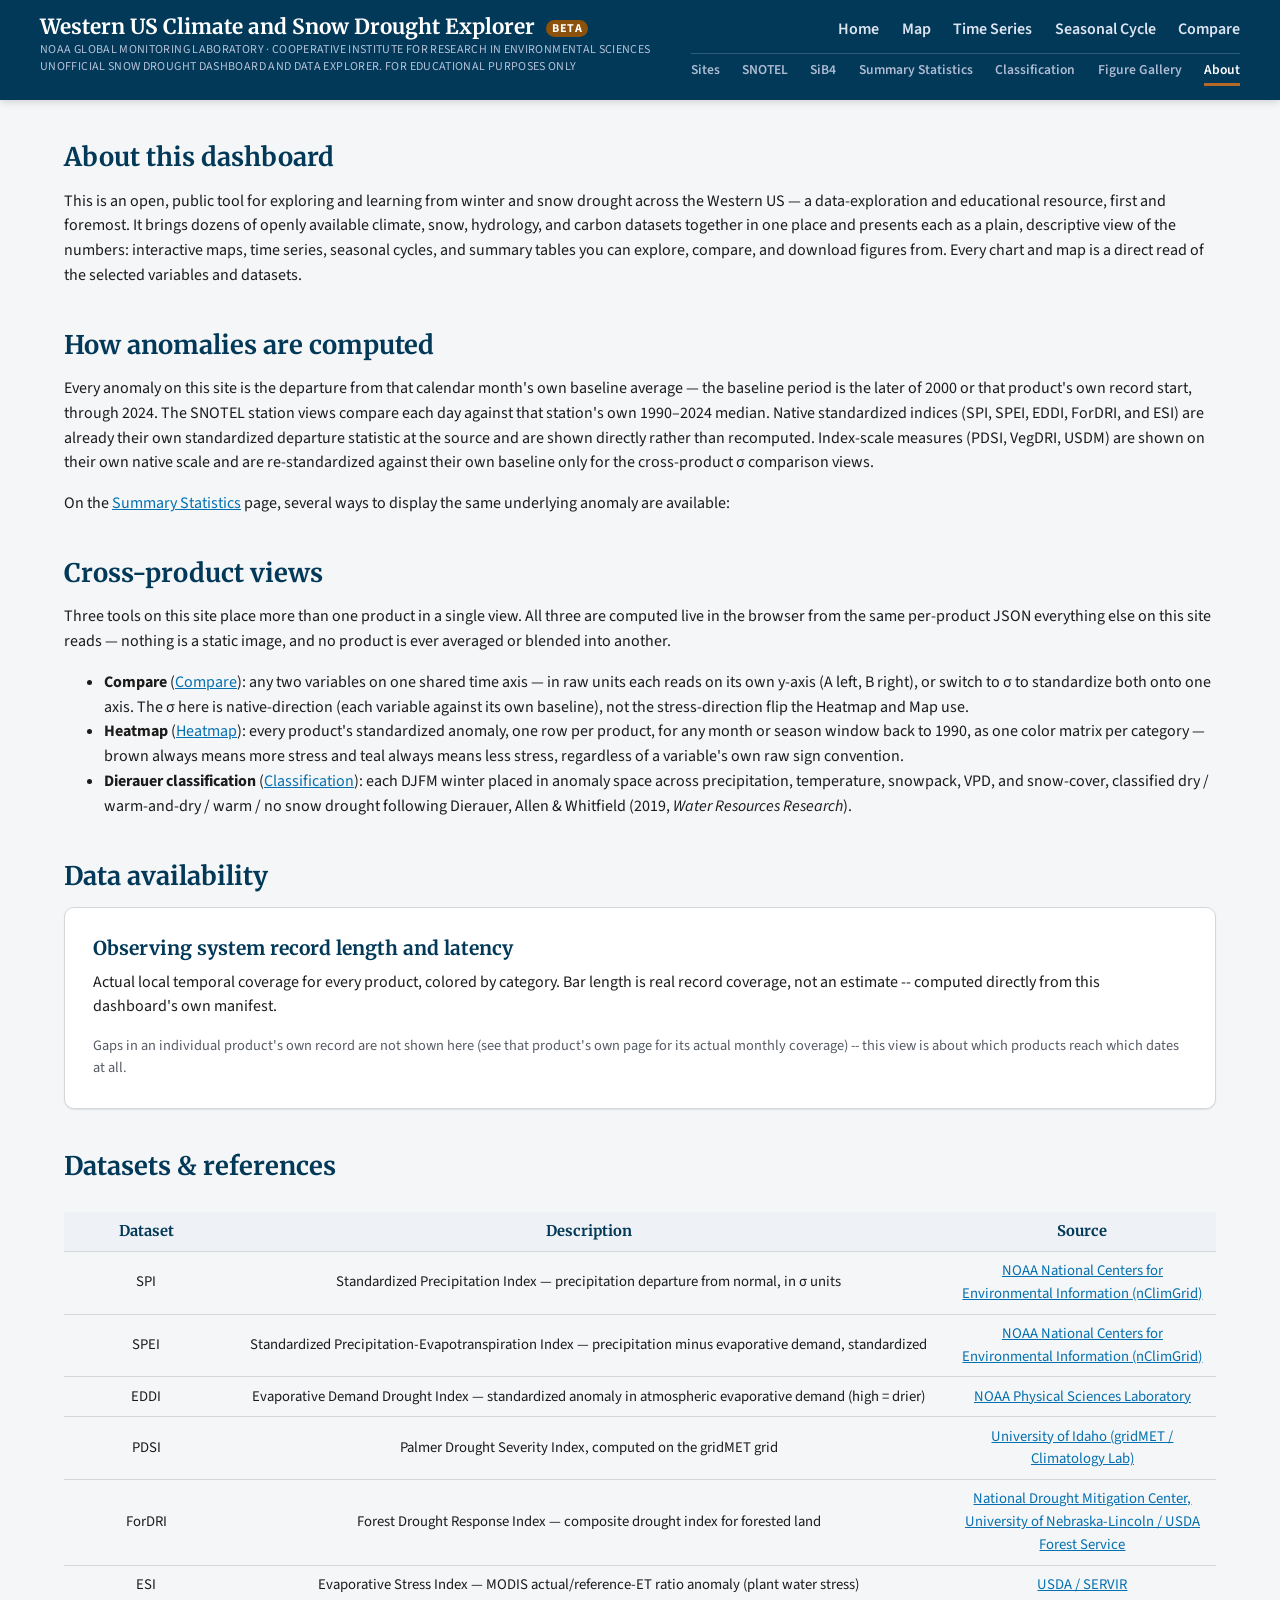
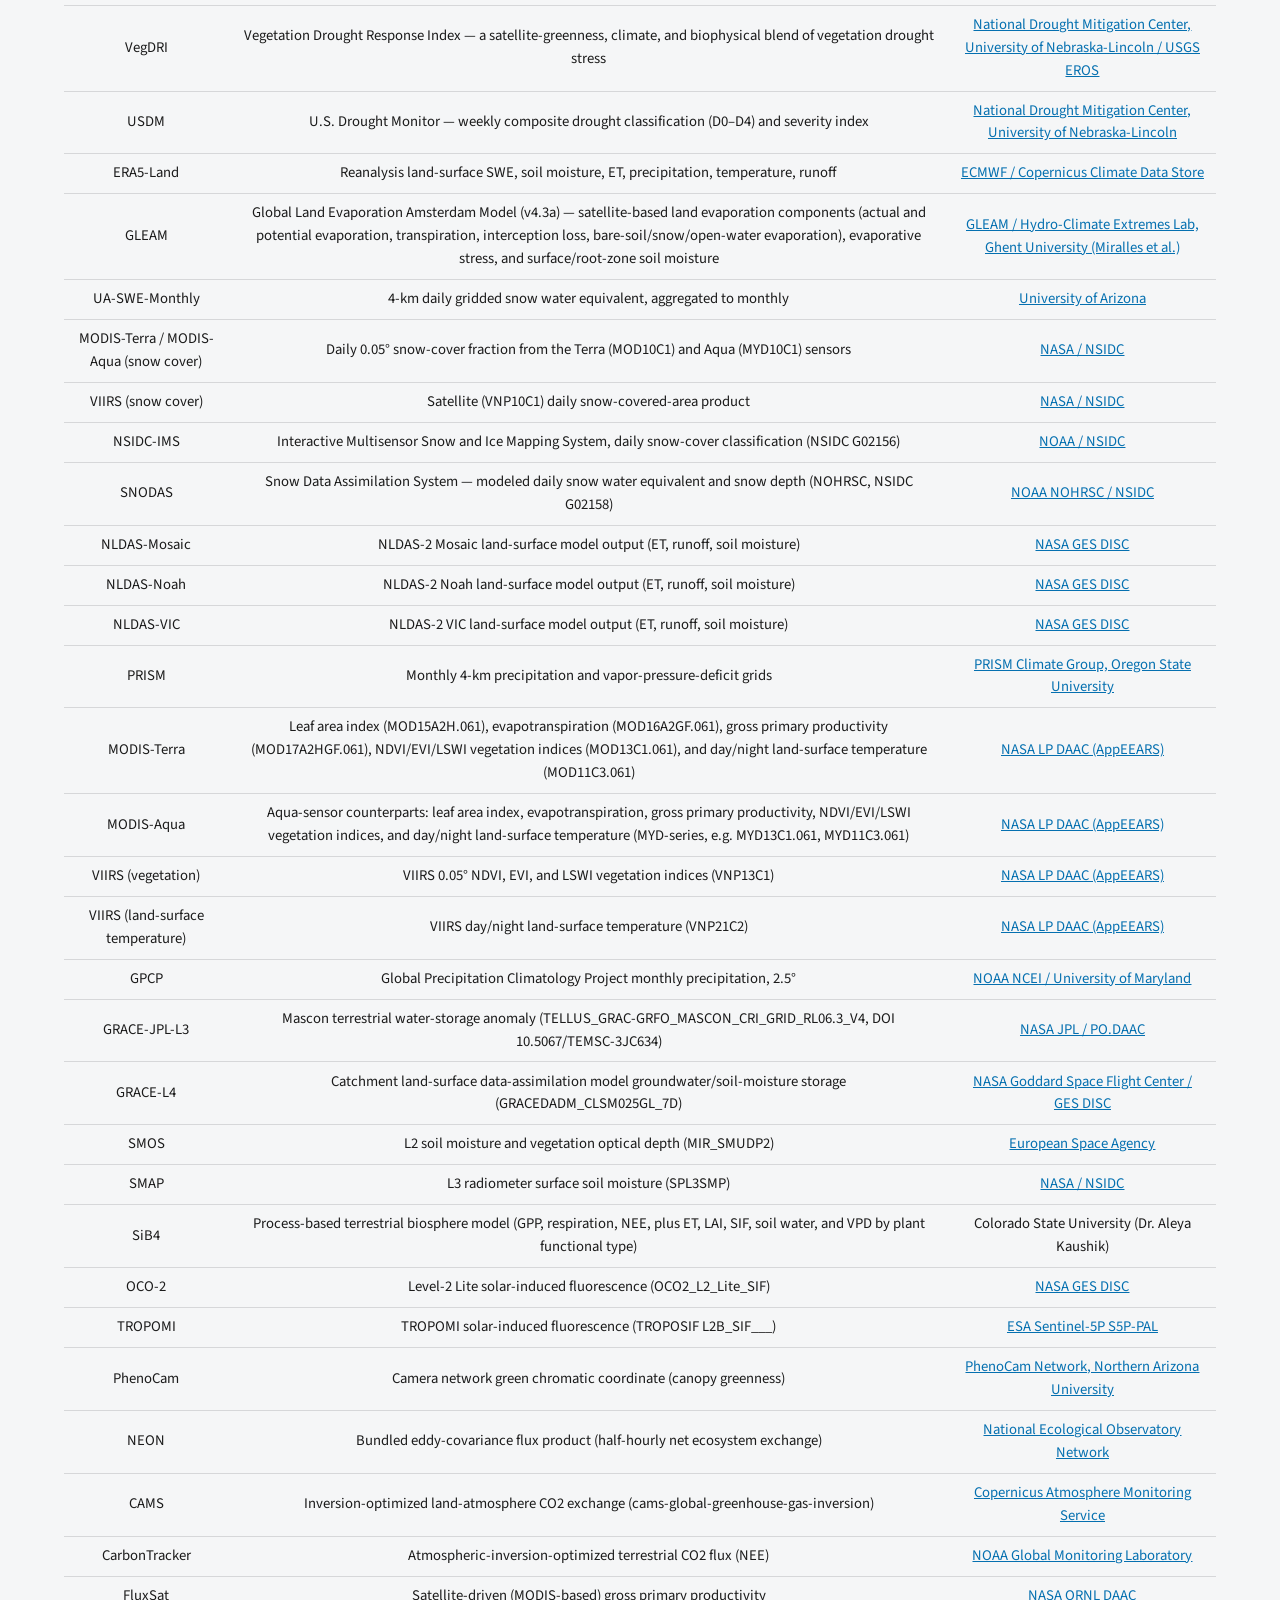
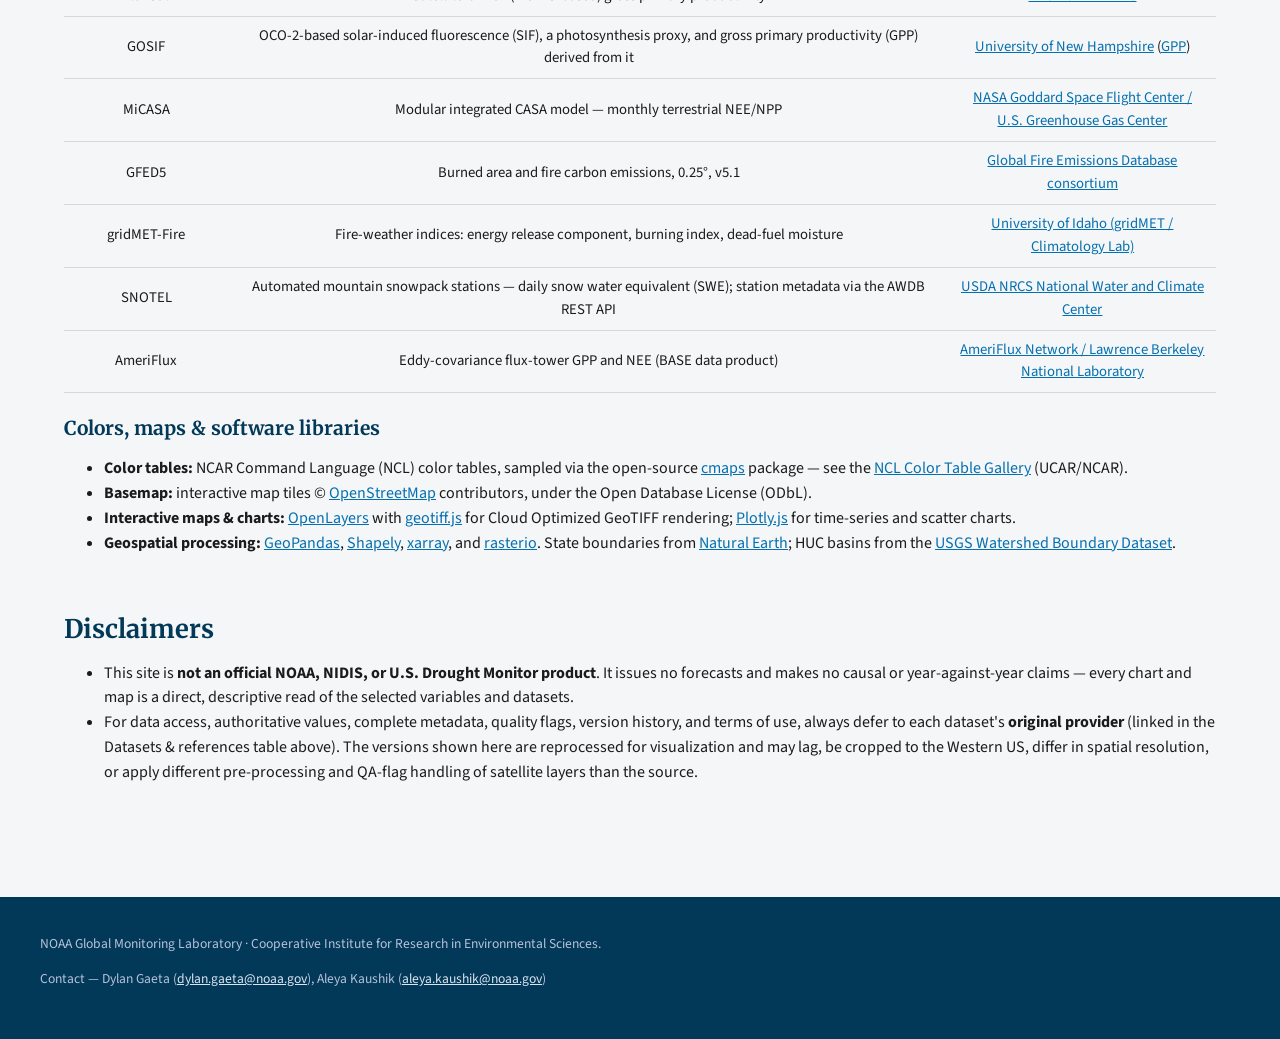
==== commit 92aa002f: "Merge remote-tracking branch 'src/main'" ====
--- a/about.html
+++ b/about.html
@@ -20,17 +20,23 @@
       <small>Unofficial snow drought dashboard and data explorer. For educational purposes only</small>
     </a></h1>
     <button class="nav-toggle" id="nav-toggle" type="button" aria-label="Toggle navigation" aria-expanded="false" aria-controls="site-nav"><span></span><span></span><span></span></button>
-    <nav class="site-nav" id="site-nav">
-      <a href="home.html">Home</a>
-      <a href="map.html">Map</a>
-      <a href="explore.html">Time Series</a>
-      <a href="seasonal.html">Seasonal Cycle</a>
-      <a href="sib4.html">SiB4</a>
-      <a href="data.html">Summary Table</a>
-      <a href="heatmaps.html">Heatmap</a>
-      <a href="classification.html">Classification</a>
-      <a href="gallery.html">Figure Gallery</a>
-      <a href="about.html" class="active">About</a>
+        <nav class="site-nav" id="site-nav">
+      <div class="nav-primary">
+        <a href="home.html">Home</a>
+        <a href="map.html">Map</a>
+        <a href="explore.html">Time Series</a>
+        <a href="seasonal.html">Seasonal Cycle</a>
+        <a href="compare.html">Compare</a>
+      </div>
+      <div class="nav-secondary">
+        <a href="sites.html">Sites</a>
+        <a href="snotel.html">SNOTEL</a>
+        <a href="sib4.html">SiB4</a>
+        <a href="data.html">Summary Statistics</a>
+        <a href="classification.html">Classification</a>
+        <a href="gallery.html">Figure Gallery</a>
+        <a href="about.html" class="active">About</a>
+      </div>
     </nav>
   </div>
 </header>
@@ -38,14 +44,16 @@
 <main>
 
   <section id="what-this-is">
-    <h2>What this is</h2>
-    <p>
-      A public, data-forward explorer built on top of snowdrought-carbon, a
-      private NOAA Global Monitoring Laboratory / CIRES research codebase for
-      studying winter and snow drought across the Western US. This site is
-      not an official NOAA or NIDIS product, issues no forecasts, and makes
-      no causal or year-against-year claims &mdash; every chart and map is a
-      direct, descriptive read of the underlying computed values.
+    <h2>About this dashboard</h2>
+    <p>
+      This is an open, public tool for exploring and learning from winter and
+      snow drought across the Western US &mdash; a data-exploration and
+      educational resource, first and foremost. It brings dozens of openly
+      available climate, snow, hydrology, and carbon datasets together in one
+      place and presents each as a plain, descriptive view of the numbers:
+      interactive maps, time series, seasonal cycles, and summary tables you
+      can explore, compare, and download figures from. Every chart and map is a
+      direct read of the selected variables and datasets.
     </p>
   </section>
 
@@ -54,13 +62,18 @@
     <p>
       Every anomaly on this site is the departure from that calendar
       month's own baseline average &mdash; the baseline period is the
-      later of 1990 or that product's own record start, through 2024.
-      Native standardized indices (SPI, SPEI, EDDI, PDSI, ForDRI, and ESI)
+      later of 2000 or that product's own record start, through 2024. The
+      SNOTEL station views compare each day against that station's own
+      1990&ndash;2024 median.
+      Native standardized indices (SPI, SPEI, EDDI, ForDRI, and ESI)
       are already their own standardized departure statistic at the source
-      and are shown directly rather than recomputed.
-    </p>
-    <p>
-      On the <a href="data.html">summary table</a>, five ways to display the
+      and are shown directly rather than recomputed. Index-scale measures
+      (PDSI, VegDRI, USDM) are shown on their own native scale and are
+      re-standardized against their own baseline only for the cross-product
+      &sigma; comparison views.
+    </p>
+    <p>
+      On the <a href="data.html">Summary Statistics</a> page, several ways to display the
       same underlying anomaly are available:
     </p>
     <ul id="value-type-list"></ul>
@@ -69,31 +82,24 @@
   <section id="cross-product-methodology">
     <h2>Cross-product views</h2>
     <p>
-      Three tools on this site overlay or aggregate more than one product at
-      once. All three are computed live in the browser from the same
+      Three tools on this site place more than one product in a single view.
+      All three are computed live in the browser from the same
       per-product JSON everything else on this site reads &mdash; nothing is
       a static image, and no product is ever averaged or blended into
       another.
     </p>
     <ul>
       <li><strong>Compare</strong>
-        (<a href="compare.html">Compare</a>): every product
-        that shares a physical theme (snow, soil moisture, vegetation, ...)
-        overlaid on one standardized-anomaly (&sigma;) axis, drawn solid for
-        an observation and dashed for a model or data-driven product; check a
-        variable to add it to the chart. Vegetation responses are shown only
-        during each product's own active growing season &mdash; a
-        dormant-season baseline near zero would otherwise make a tiny
-        absolute anomaly explode when standardized. Every series is
-        sign-flipped by its own stress direction before overlay (the same
-        convention the Summary Table, Heatmap, and Map use), so positive
-        always reads as the stress direction regardless of a variable's raw
-        sign convention.</li>
+        (<a href="compare.html">Compare</a>): any two variables on one shared
+        time axis &mdash; in raw units each reads on its own y-axis (A left, B
+        right), or switch to &sigma; to standardize both onto one axis. The
+        &sigma; here is native-direction (each variable against its own
+        baseline), not the stress-direction flip the Heatmap and Map use.</li>
       <li><strong>Heatmap</strong> (<a href="heatmaps.html">Heatmap</a>):
         every product's standardized anomaly, one row per product, for any
         month or season window back to 1990, as one color matrix per
-        category &mdash; gold always means stress and teal always means
-        relief, regardless of a variable's own raw sign convention.</li>
+        category &mdash; brown always means more stress and teal always means
+        less stress, regardless of a variable's own raw sign convention.</li>
       <li><strong>Dierauer classification</strong>
         (<a href="classification.html">Classification</a>): each DJFM
         winter placed in anomaly space across precipitation, temperature,
@@ -101,26 +107,6 @@
         / no snow drought following Dierauer, Allen &amp; Whitfield (2019,
         <em>Water Resources Research</em>).</li>
     </ul>
-  </section>
-
-  <section id="usdm-classification">
-    <h2>U.S. Drought Monitor categories</h2>
-    <p>USDM values on this site are the drought classification (0&ndash;4,
-      corresponding to D0&ndash;D4) blended with the underlying percentile.
-      Real-world impact descriptions below are quoted directly from
-      <a href="https://www.drought.gov/explaining-drought-category-maps" target="_blank" rel="noopener">drought.gov's own category explainer</a>.</p>
-    <div style="overflow-x:auto;">
-      <table class="headline-table">
-        <thead><tr><th>Category</th><th>Percentile</th><th>Typical impacts (drought.gov)</th></tr></thead>
-        <tbody>
-          <tr><td>D0 &mdash; Abnormally Dry</td><td>20.01&ndash;30.00</td><td>Going into drought: &ldquo;short-term dryness slowing planting, growth of crops or pastures.&rdquo; Coming out of drought: &ldquo;some lingering water deficits&rdquo; and &ldquo;pastures or crops not fully recovered.&rdquo;</td></tr>
-          <tr><td>D1 &mdash; Moderate Drought</td><td>10.01&ndash;20.00</td><td>&ldquo;Some damage to crops, pastures,&rdquo; &ldquo;streams, reservoirs, or wells low, some water shortages developing or imminent,&rdquo; &ldquo;voluntary water-use restrictions requested.&rdquo;</td></tr>
-          <tr><td>D2 &mdash; Severe Drought</td><td>5.01&ndash;10.00</td><td>&ldquo;Crop or pasture losses likely,&rdquo; &ldquo;water shortages common,&rdquo; &ldquo;water restrictions imposed.&rdquo;</td></tr>
-          <tr><td>D3 &mdash; Extreme Drought</td><td>2.01&ndash;5.00</td><td>&ldquo;Major crop/pasture losses&rdquo; and &ldquo;widespread water shortages or restrictions.&rdquo;</td></tr>
-          <tr><td>D4 &mdash; Exceptional Drought</td><td>0.00&ndash;2.00</td><td>&ldquo;Exceptional and widespread crop/pasture losses&rdquo; and &ldquo;shortages of water in reservoirs, streams, and wells creating water emergencies.&rdquo;</td></tr>
-        </tbody>
-      </table>
-    </div>
   </section>
 
   <section id="observational-coverage">
@@ -147,37 +133,70 @@
           <tr><td>PDSI</td><td>Palmer Drought Severity Index, computed on the gridMET grid</td><td><a href="https://www.drought.gov/data-maps-tools/us-gridded-palmer-drought-severity-index-pdsi-gridmet" target="_blank" rel="noopener">University of Idaho (gridMET / Climatology Lab)</a></td></tr>
           <tr><td>ForDRI</td><td>Forest Drought Response Index &mdash; composite drought index for forested land</td><td><a href="https://fordri.unl.edu" target="_blank" rel="noopener">National Drought Mitigation Center, University of Nebraska-Lincoln / USDA Forest Service</a></td></tr>
           <tr><td>ESI</td><td>Evaporative Stress Index &mdash; MODIS actual/reference-ET ratio anomaly (plant water stress)</td><td><a href="https://gis1.servirglobal.net/data/esi" target="_blank" rel="noopener">USDA / SERVIR</a></td></tr>
+          <tr><td>VegDRI</td><td>Vegetation Drought Response Index &mdash; a satellite-greenness, climate, and biophysical blend of vegetation drought stress</td><td><a href="https://vegdri.unl.edu/" target="_blank" rel="noopener">National Drought Mitigation Center, University of Nebraska-Lincoln / USGS EROS</a></td></tr>
           <tr><td>USDM</td><td>U.S. Drought Monitor &mdash; weekly composite drought classification (D0&ndash;D4) and severity index</td><td><a href="https://droughtmonitor.unl.edu/" target="_blank" rel="noopener">National Drought Mitigation Center, University of Nebraska-Lincoln</a></td></tr>
           <tr><td>ERA5-Land</td><td>Reanalysis land-surface SWE, soil moisture, ET, precipitation, temperature, runoff</td><td><a href="https://cds.climate.copernicus.eu/" target="_blank" rel="noopener">ECMWF / Copernicus Climate Data Store</a></td></tr>
+          <tr><td>GLEAM</td><td>Global Land Evaporation Amsterdam Model (v4.3a) &mdash; satellite-based land evaporation components (actual and potential evaporation, transpiration, interception loss, bare-soil/snow/open-water evaporation), evaporative stress, and surface/root-zone soil moisture</td><td><a href="https://www.gleam.eu/" target="_blank" rel="noopener">GLEAM / Hydro-Climate Extremes Lab, Ghent University (Miralles et al.)</a></td></tr>
           <tr><td>UA-SWE-Monthly</td><td>4-km daily gridded snow water equivalent, aggregated to monthly</td><td><a href="https://climate.arizona.edu/data/UA_SWE/DailyData_4km" target="_blank" rel="noopener">University of Arizona</a></td></tr>
-          <tr><td>MODIS-TerraAqua</td><td>Daily 0.05&deg; snow-cover fraction (MOD10C1/MYD10C1)</td><td><a href="https://nsidc.org/data/mod10c1" target="_blank" rel="noopener">NASA / NSIDC</a></td></tr>
-          <tr><td>VIIRS</td><td>Satellite (VNP10C1) daily snow-covered-area product</td><td><a href="https://nsidc.org/data/vnp10c1" target="_blank" rel="noopener">NASA / NSIDC</a></td></tr>
-          <tr><td>IMS-Snow</td><td>Interactive Multisensor Snow and Ice Mapping System, daily snow-cover classification (NSIDC G02156)</td><td><a href="https://nsidc.org/data/g02156" target="_blank" rel="noopener">NOAA / NSIDC</a></td></tr>
+          <tr><td>MODIS-Terra / MODIS-Aqua (snow cover)</td><td>Daily 0.05&deg; snow-cover fraction from the Terra (MOD10C1) and Aqua (MYD10C1) sensors</td><td><a href="https://nsidc.org/data/mod10c1" target="_blank" rel="noopener">NASA / NSIDC</a></td></tr>
+          <tr><td>VIIRS (snow cover)</td><td>Satellite (VNP10C1) daily snow-covered-area product</td><td><a href="https://nsidc.org/data/vnp10c1" target="_blank" rel="noopener">NASA / NSIDC</a></td></tr>
+          <tr><td>NSIDC-IMS</td><td>Interactive Multisensor Snow and Ice Mapping System, daily snow-cover classification (NSIDC G02156)</td><td><a href="https://nsidc.org/data/g02156" target="_blank" rel="noopener">NOAA / NSIDC</a></td></tr>
+          <tr><td>SNODAS</td><td>Snow Data Assimilation System &mdash; modeled daily snow water equivalent and snow depth (NOHRSC, NSIDC G02158)</td><td><a href="https://nsidc.org/data/g02158" target="_blank" rel="noopener">NOAA NOHRSC / NSIDC</a></td></tr>
           <tr><td>NLDAS-Mosaic</td><td>NLDAS-2 Mosaic land-surface model output (ET, runoff, soil moisture)</td><td><a href="https://ldas.gsfc.nasa.gov/nldas" target="_blank" rel="noopener">NASA GES DISC</a></td></tr>
           <tr><td>NLDAS-Noah</td><td>NLDAS-2 Noah land-surface model output (ET, runoff, soil moisture)</td><td><a href="https://ldas.gsfc.nasa.gov/nldas" target="_blank" rel="noopener">NASA GES DISC</a></td></tr>
           <tr><td>NLDAS-VIC</td><td>NLDAS-2 VIC land-surface model output (ET, runoff, soil moisture)</td><td><a href="https://ldas.gsfc.nasa.gov/nldas" target="_blank" rel="noopener">NASA GES DISC</a></td></tr>
           <tr><td>PRISM</td><td>Monthly 4-km precipitation and vapor-pressure-deficit grids</td><td><a href="https://prism.oregonstate.edu/" target="_blank" rel="noopener">PRISM Climate Group, Oregon State University</a></td></tr>
-          <tr><td>MODIS-Terra</td><td>Leaf area index (MOD15A2H.061), evapotranspiration (MOD16A2GF.061), gross primary productivity (MOD17A2HGF.061), and NDVI/EVI vegetation indices (MOD13C1.061)</td><td><a href="https://appeears.earthdatacloud.nasa.gov/" target="_blank" rel="noopener">NASA LP DAAC (AppEEARS)</a></td></tr>
+          <tr><td>MODIS-Terra</td><td>Leaf area index (MOD15A2H.061), evapotranspiration (MOD16A2GF.061), gross primary productivity (MOD17A2HGF.061), NDVI/EVI/LSWI vegetation indices (MOD13C1.061), and day/night land-surface temperature (MOD11C3.061)</td><td><a href="https://appeears.earthdatacloud.nasa.gov/" target="_blank" rel="noopener">NASA LP DAAC (AppEEARS)</a></td></tr>
+          <tr><td>MODIS-Aqua</td><td>Aqua-sensor counterparts: leaf area index, evapotranspiration, gross primary productivity, NDVI/EVI/LSWI vegetation indices, and day/night land-surface temperature (MYD-series, e.g. MYD13C1.061, MYD11C3.061)</td><td><a href="https://appeears.earthdatacloud.nasa.gov/" target="_blank" rel="noopener">NASA LP DAAC (AppEEARS)</a></td></tr>
+          <tr><td>VIIRS (vegetation)</td><td>VIIRS 0.05&deg; NDVI, EVI, and LSWI vegetation indices (VNP13C1)</td><td><a href="https://appeears.earthdatacloud.nasa.gov/" target="_blank" rel="noopener">NASA LP DAAC (AppEEARS)</a></td></tr>
+          <tr><td>VIIRS (land-surface temperature)</td><td>VIIRS day/night land-surface temperature (VNP21C2)</td><td><a href="https://appeears.earthdatacloud.nasa.gov/" target="_blank" rel="noopener">NASA LP DAAC (AppEEARS)</a></td></tr>
           <tr><td>GPCP</td><td>Global Precipitation Climatology Project monthly precipitation, 2.5&deg;</td><td><a href="https://www.ncei.noaa.gov/products/global-precipitation-climatology-project" target="_blank" rel="noopener">NOAA NCEI / University of Maryland</a></td></tr>
           <tr><td>GRACE-JPL-L3</td><td>Mascon terrestrial water-storage anomaly (TELLUS_GRAC-GRFO_MASCON_CRI_GRID_RL06.3_V4, DOI 10.5067/TEMSC-3JC634)</td><td><a href="https://podaac.jpl.nasa.gov/dataset/TELLUS_GRAC-GRFO_MASCON_CRI_GRID_RL06.3_V4" target="_blank" rel="noopener">NASA JPL / PO.DAAC</a></td></tr>
           <tr><td>GRACE-L4</td><td>Catchment land-surface data-assimilation model groundwater/soil-moisture storage (GRACEDADM_CLSM025GL_7D)</td><td><a href="https://earth.gsfc.nasa.gov/hydro/data/groundwater-and-soil-moisture-conditions-grace-data-assimilation" target="_blank" rel="noopener">NASA Goddard Space Flight Center / GES DISC</a></td></tr>
-          <tr><td>SMOS</td><td>L2 soil moisture (MIR_SMUDP2)</td><td><a href="https://earth.esa.int/eogateway/missions/smos" target="_blank" rel="noopener">European Space Agency</a></td></tr>
-          <tr><td>SiB4</td><td>Process-based terrestrial biosphere model (GPP/RECO/NEE by plant functional type)</td><td>Colorado State University (Dr. Aleya Kaushik)</td></tr>
+          <tr><td>SMOS</td><td>L2 soil moisture and vegetation optical depth (MIR_SMUDP2)</td><td><a href="https://earth.esa.int/eogateway/missions/smos" target="_blank" rel="noopener">European Space Agency</a></td></tr>
+          <tr><td>SMAP</td><td>L3 radiometer surface soil moisture (SPL3SMP)</td><td><a href="https://nsidc.org/data/spl3smp" target="_blank" rel="noopener">NASA / NSIDC</a></td></tr>
+          <tr><td>SiB4</td><td>Process-based terrestrial biosphere model (GPP, respiration, NEE, plus ET, LAI, SIF, soil water, and VPD by plant functional type)</td><td>Colorado State University (Dr. Aleya Kaushik)</td></tr>
           <tr><td>OCO-2</td><td>Level-2 Lite solar-induced fluorescence (OCO2_L2_Lite_SIF)</td><td><a href="https://disc.gsfc.nasa.gov/" target="_blank" rel="noopener">NASA GES DISC</a></td></tr>
-          <tr><td>TROPOSIF</td><td>TROPOMI solar-induced fluorescence (L2B_SIF___)</td><td><a href="https://s5p-pal.com/" target="_blank" rel="noopener">ESA Sentinel-5P S5P-PAL</a></td></tr>
+          <tr><td>TROPOMI</td><td>TROPOMI solar-induced fluorescence (TROPOSIF L2B_SIF___)</td><td><a href="https://s5p-pal.com/" target="_blank" rel="noopener">ESA Sentinel-5P S5P-PAL</a></td></tr>
           <tr><td>PhenoCam</td><td>Camera network green chromatic coordinate (canopy greenness)</td><td><a href="https://phenocam.nau.edu/" target="_blank" rel="noopener">PhenoCam Network, Northern Arizona University</a></td></tr>
           <tr><td>NEON</td><td>Bundled eddy-covariance flux product (half-hourly net ecosystem exchange)</td><td><a href="https://data.neonscience.org/data-products/DP4.00200.001" target="_blank" rel="noopener">National Ecological Observatory Network</a></td></tr>
           <tr><td>CAMS</td><td>Inversion-optimized land-atmosphere CO2 exchange (cams-global-greenhouse-gas-inversion)</td><td><a href="https://ads.atmosphere.copernicus.eu/" target="_blank" rel="noopener">Copernicus Atmosphere Monitoring Service</a></td></tr>
           <tr><td>CarbonTracker</td><td>Atmospheric-inversion-optimized terrestrial CO2 flux (NEE)</td><td><a href="https://gml.noaa.gov/ccgg/carbontracker/" target="_blank" rel="noopener">NOAA Global Monitoring Laboratory</a></td></tr>
           <tr><td>FluxSat</td><td>Satellite-driven (MODIS-based) gross primary productivity</td><td><a href="https://www.earthdata.nasa.gov/data/catalog/ornl-cloud-fluxsat-gpp-fpar-1835-2" target="_blank" rel="noopener">NASA ORNL DAAC</a></td></tr>
-          <tr><td>GOSIF</td><td>OCO-2-based solar-induced fluorescence, a photosynthesis proxy</td><td><a href="https://data.globalecology.unh.edu/data/GOSIF_v2/Monthly/" target="_blank" rel="noopener">University of New Hampshire</a></td></tr>
-          <tr><td>GOSIF-GPP</td><td>Gross primary productivity derived from GOSIF</td><td><a href="https://data.globalecology.unh.edu/data/GOSIF-GPP_v3/Monthly/Mean/" target="_blank" rel="noopener">University of New Hampshire</a></td></tr>
+          <tr><td>GOSIF</td><td>OCO-2-based solar-induced fluorescence (SIF), a photosynthesis proxy, and gross primary productivity (GPP) derived from it</td><td><a href="https://data.globalecology.unh.edu/data/GOSIF_v2/Monthly/" target="_blank" rel="noopener">University of New Hampshire</a> (<a href="https://data.globalecology.unh.edu/data/GOSIF-GPP_v3/Monthly/Mean/" target="_blank" rel="noopener">GPP</a>)</td></tr>
           <tr><td>MiCASA</td><td>Modular integrated CASA model &mdash; monthly terrestrial NEE/NPP</td><td><a href="https://earth.gov/ghgcenter/data-catalog/micasa-carbonflux-grid-v1" target="_blank" rel="noopener">NASA Goddard Space Flight Center / U.S. Greenhouse Gas Center</a></td></tr>
           <tr><td>GFED5</td><td>Burned area and fire carbon emissions, 0.25&deg;, v5.1</td><td><a href="https://www.globalfiredata.org/data.html" target="_blank" rel="noopener">Global Fire Emissions Database consortium</a></td></tr>
           <tr><td>gridMET-Fire</td><td>Fire-weather indices: energy release component, burning index, dead-fuel moisture</td><td><a href="https://www.northwestknowledge.net/metdata/data" target="_blank" rel="noopener">University of Idaho (gridMET / Climatology Lab)</a></td></tr>
+          <tr><td>SNOTEL</td><td>Automated mountain snowpack stations &mdash; daily snow water equivalent (SWE); station metadata via the AWDB REST API</td><td><a href="https://www.nrcs.usda.gov/wps/portal/wcc/home/" target="_blank" rel="noopener">USDA NRCS National Water and Climate Center</a></td></tr>
+          <tr><td>AmeriFlux</td><td>Eddy-covariance flux-tower GPP and NEE (BASE data product)</td><td><a href="https://ameriflux.lbl.gov/" target="_blank" rel="noopener">AmeriFlux Network / Lawrence Berkeley National Laboratory</a></td></tr>
         </tbody>
       </table>
+
+      <h3>Colors, maps &amp; software libraries</h3>
+      <ul>
+        <li><strong>Color tables:</strong> NCAR Command Language (NCL) color tables, sampled via the open-source <a href="https://github.com/hhuangwx/cmaps" target="_blank" rel="noopener">cmaps</a> package &mdash; see the <a href="https://www.ncl.ucar.edu/Document/Graphics/color_table_gallery.shtml" target="_blank" rel="noopener">NCL Color Table Gallery</a> (UCAR/NCAR).</li>
+        <li><strong>Basemap:</strong> interactive map tiles &copy; <a href="https://www.openstreetmap.org/copyright" target="_blank" rel="noopener">OpenStreetMap</a> contributors, under the Open Database License (ODbL).</li>
+        <li><strong>Interactive maps &amp; charts:</strong> <a href="https://openlayers.org/" target="_blank" rel="noopener">OpenLayers</a> with <a href="https://geotiffjs.github.io/" target="_blank" rel="noopener">geotiff.js</a> for Cloud Optimized GeoTIFF rendering; <a href="https://plotly.com/javascript/" target="_blank" rel="noopener">Plotly.js</a> for time-series and scatter charts.</li>
+        <li><strong>Geospatial processing:</strong> <a href="https://geopandas.org/" target="_blank" rel="noopener">GeoPandas</a>, <a href="https://shapely.readthedocs.io/" target="_blank" rel="noopener">Shapely</a>, <a href="https://xarray.dev/" target="_blank" rel="noopener">xarray</a>, and <a href="https://rasterio.readthedocs.io/" target="_blank" rel="noopener">rasterio</a>. State boundaries from <a href="https://www.naturalearthdata.com/" target="_blank" rel="noopener">Natural Earth</a>; HUC basins from the <a href="https://www.usgs.gov/national-hydrography/watershed-boundary-dataset" target="_blank" rel="noopener">USGS Watershed Boundary Dataset</a>.</li>
+      </ul>
     </div>
+  </section>
+
+  <section id="disclaimers">
+    <h2>Disclaimers</h2>
+    <ul>
+      <li>This site is <strong>not an official NOAA, NIDIS, or U.S. Drought
+        Monitor product</strong>. It issues no forecasts and makes no causal or
+        year-against-year claims &mdash; every chart and map is a direct,
+        descriptive read of the selected variables and datasets.</li>
+      <li>For data access, authoritative values, complete metadata, quality
+        flags, version history, and terms of use, always defer to each
+        dataset's <strong>original provider</strong> (linked in the Datasets
+        &amp; references table above). The versions shown here are reprocessed
+        for visualization and may lag, be cropped to the Western US, differ in
+        spatial resolution, or apply different pre-processing and QA-flag
+        handling of satellite layers than the source.</li>
+    </ul>
   </section>
 
 </main>
@@ -185,9 +204,8 @@
 <footer class="site-footer">
   <div class="footer-inner">
     <p>
-      Source: snowdrought-carbon (private research codebase, NOAA
-      Global Monitoring Laboratory &middot; Cooperative Institute for
-      Research in Environmental Sciences).
+      NOAA Global Monitoring Laboratory &middot; Cooperative Institute for
+      Research in Environmental Sciences.
     </p>
     <p id="contact">
       Contact &mdash;
--- a/css/style.css
+++ b/css/style.css
@@ -28,7 +28,6 @@
 
   --radius-sm: 6px;
   --radius-md: 10px;
-  --legend-bar-width: 22px;
   --shadow-sm: 0 1px 2px rgba(2, 56, 88, 0.06), 0 1px 1px rgba(2, 56, 88, 0.04);
   --shadow-md: 0 4px 12px rgba(2, 56, 88, 0.10), 0 1px 3px rgba(2, 56, 88, 0.08);
   --shadow-focus: 0 0 0 3px rgba(58, 134, 188, 0.28);
@@ -97,7 +96,7 @@
   margin-left: 0.4rem;
   padding: 0.1em 0.5em;
   font-family: var(--font-body);
-  font-size: 0.65rem;
+  font-size: 0.75rem;
   font-weight: 700;
   letter-spacing: 0.04em;
   /* navy-on-gold measured 3.79:1, below WCAG AA's 4.5:1 for this font size.
@@ -112,31 +111,48 @@
 .site-header .wordmark small {
   display: block;
   font-family: var(--font-body);
-  font-size: 0.72rem;
+  font-size: 0.75rem;
   font-weight: 400;
   color: #b6c2d9;
   letter-spacing: 0.03em;
   text-transform: uppercase;
   margin-top: 2px;
 }
+/* Two-tier nav: primary views (Home/Map/Time Series/Seasonal/Compare) on the
+   top row, the specialized and reference pages on a smaller muted row below,
+   both right-aligned beside the wordmark. Twelve items never fit one flat
+   inline row on a normal desktop, and splitting by role reads better than a
+   ragged wrap. */
+.site-nav {
+  display: flex;
+  flex-direction: column;
+  align-items: flex-end;
+  gap: 0.3rem;
+}
+.nav-primary, .nav-secondary {
+  display: flex;
+  flex-wrap: wrap;
+  justify-content: flex-end;
+  gap: 0 1.4rem;
+}
+.nav-secondary {
+  padding-top: 0.3rem;
+  border-top: 1px solid rgba(255, 255, 255, 0.18);
+}
 .site-nav a {
   color: #dce4f0;
   text-decoration: none;
-  margin-left: 1.5rem;
-  font-size: 0.95rem;
   font-weight: 600;
-  padding-bottom: 4px;
+  padding-bottom: 3px;
   border-bottom: 3px solid transparent;
 }
-.site-nav a:first-child { margin-left: 0; }
+.nav-primary a { font-size: 1rem; }
+.nav-secondary a { font-size: 0.85rem; color: #aebbd2; }
 .site-nav a:hover, .site-nav a.active {
   color: #fff;
   border-bottom-color: var(--gold);
 }
 
-/* 10 nav items (Home + one per figure type) don't fit a flat inline row past
-   a fairly wide viewport -- collapse into a toggled dropdown below that
-   point instead of letting it wrap raggedly across 2-3 lines. */
 .nav-toggle {
   display: none;
   width: 34px;
@@ -162,18 +178,24 @@
   .site-nav {
     display: none;
     flex-basis: 100%;
-    flex-direction: column;
-    gap: 0.1rem;
+    align-items: stretch;
+    gap: 0;
     margin-top: 0.6rem;
     padding-top: 0.6rem;
     border-top: 1px solid rgba(255, 255, 255, 0.15);
   }
   .site-nav.open { display: flex; }
+  /* Collapse both tiers into one stacked list -- display:contents drops the
+     tier wrappers so every link becomes a direct column child. */
+  .nav-primary, .nav-secondary {
+    display: contents;
+  }
   .site-nav a {
-    margin-left: 0;
     padding: 0.6rem 0.2rem;
+    font-size: 0.95rem;
     border-bottom: 1px solid rgba(255, 255, 255, 0.08);
   }
+  .nav-secondary a { color: #dce4f0; }
   .site-nav a.active { border-bottom-color: var(--gold); }
 }
 
@@ -192,6 +214,11 @@
 
 .summary-table-scroll {
   overflow-x: auto;
+  /* Cap the height and scroll vertically so the sticky thead actually pins while
+     paging through a long product list (a sticky header only sticks inside a
+     scroll container with a bounded height). */
+  max-height: 78vh;
+  overflow-y: auto;
   /* Horizontal counterpart of .compare-legend's fade cue, same rationale:
      the numeric region columns run off the right edge on mobile (844px
      table in a 269px wrapper, confirmed 2026-09) with no visual hint more
@@ -215,11 +242,7 @@
 table.headline-table th, table.headline-table td {
   border-bottom: 1px solid var(--border);
   padding: 0.55em 0.75em;
-  text-align: right;
-}
-table.headline-table th:first-child, table.headline-table td:first-child,
-table.headline-table th:nth-child(2), table.headline-table td:nth-child(2) {
-  text-align: left;
+  text-align: center;
 }
 table.headline-table thead th {
   background: #eef1f5;
@@ -232,12 +255,39 @@
 }
 table.headline-table tbody tr:not(.group-row):hover td { background: #f7f9fb; }
 table.headline-table tbody tr:not(.group-row) { transition: background var(--transition); }
-/* Stress = this variable's own physical direction of drought/heat stress
-   (not raw arithmetic sign -- e.g. EDDI/VPD/temperature are "stress" when
-   POSITIVE, snow/soil-moisture/precip are "stress" when NEGATIVE). Relief =
-   the opposite direction for that same variable. */
+/* The .stress class = this variable's own physical direction of drought/heat
+   stress (not raw arithmetic sign -- e.g. EDDI/VPD/temperature stress POSITIVE,
+   snow/soil-moisture/precip stress NEGATIVE); the .relief class is the opposite
+   (less-stress) direction. Both are internal class names; the UI labels this
+   axis "more stress" / "less stress". */
 table.headline-table td.stress { color: #955910; font-weight: 600; }
 table.headline-table td.relief { color: #0570b0; font-weight: 600; }
+
+/* Shared checkbox legend: one toggle per series (Compare overlay datasets,
+   Seasonal Cycle winter years). A checked box shows that series on the plot. */
+.checkbox-legend {
+  display: flex;
+  flex-wrap: wrap;
+  gap: 0.45rem 1.2rem;
+  margin-top: 0.7rem;
+}
+.checkbox-legend-item {
+  display: inline-flex;
+  align-items: center;
+  gap: 0.4rem;
+  font-size: 0.95rem;
+  cursor: pointer;
+  user-select: none;
+}
+.checkbox-legend-item.is-static { cursor: default; }
+.checkbox-legend-item input { cursor: pointer; margin: 0; }
+.checkbox-legend-swatch {
+  width: 1.25rem;
+  height: 0.3rem;
+  border-radius: 2px;
+  display: inline-block;
+  flex: none;
+}
 
 /* Map page's below-map regional summary -- raw value, standardized
    anomaly, AND rank on record together, one of the dashboard's key
@@ -264,7 +314,7 @@
   color: var(--navy);
 }
 .rank-badge.stress { background: #fbead2; color: #955910; }
-.rank-badge.relief { background: #dce9f5; color: #0570b0; }
+.rank-badge.relief { background: #dce9f5; color: #045a8d; }
 table.headline-table tr.group-row td {
   background: #f5f6f7;
   color: var(--navy);
@@ -296,15 +346,27 @@
   display: grid;
   grid-template-columns: repeat(3, 1fr);
   gap: 1.25rem;
-  margin: 1.5rem 0;
+  margin: 0.5rem 0 0;
 }
 @media (max-width: 860px) { .home-nav-grid { grid-template-columns: repeat(2, 1fr); } }
 @media (max-width: 560px) { .home-nav-grid { grid-template-columns: 1fr; } }
+/* Home cards grouped by function (Maps / Trends & cycles / Cross-product /
+   Reference), each group carrying its own accent on the card left-border. */
+.home-nav-section { margin: 1.75rem 0; }
+.home-nav-section-title {
+  font-family: var(--font-body);
+  text-transform: uppercase;
+  letter-spacing: 0.06em;
+  font-size: 0.8rem;
+  font-weight: 700;
+  color: var(--text-muted);
+  margin: 0 0 0.3rem;
+}
 .home-nav-card {
   display: block;
   background: var(--bg-panel);
   border: 1px solid var(--border);
-  border-left: 4px solid var(--blue-dark);
+  border-left: 4px solid var(--group-accent, var(--blue-dark));
   border-radius: var(--radius-sm);
   padding: 1rem 1.2rem;
   text-decoration: none;
@@ -353,9 +415,22 @@
 /* --- Explorer page --- */
 .explorer-layout {
   display: grid;
-  grid-template-columns: 260px 1fr;
+  grid-template-columns: 1fr;
+  gap: 1rem;
+  align-items: start;
+}
+/* The heatmaps panel keeps a left category-tab sidebar (categories remain a
+   user-facing filter only here), unlike the picker pages whose category column
+   was removed -- so it uses its own two-column grid. */
+.heatmap-layout {
+  display: grid;
+  grid-template-columns: 220px 1fr;
   gap: 1.5rem;
   align-items: start;
+}
+.heatmap-layout > div { min-width: 0; }
+@media (max-width: 820px) {
+  .heatmap-layout { grid-template-columns: 1fr; }
 }
 /* Grid items default to min-width:auto -- the 1fr column refuses to shrink
    below its content's natural width (the Plotly chart) instead of fitting
@@ -388,6 +463,55 @@
   box-shadow: var(--shadow-sm);
 }
 
+/* Dataset/Variable pivot: a segmented "pill" toggle (inset track + a raised
+   active segment), replacing the old per-category tab column -- categories now
+   live only on the summary heatmaps. Styled as a labelled control so it reads
+   as "browse the catalog by dataset, or by variable", not two loose buttons. */
+.picker-pivot {
+  display: inline-flex;
+  align-items: center;
+  gap: 4px;
+  padding: 4px;
+  background: #e9edf2;
+  border: 1px solid var(--border, #d4d9e0);
+  border-radius: 999px;
+  margin-bottom: 0.9rem;
+  /* Hug the content instead of stretching to fill a flex-column / grid parent
+     (inline-flex alone still gets stretched as a flex item). */
+  width: fit-content;
+  align-self: flex-start;
+  justify-self: start;
+}
+/* "Browse by" lead-in, injected without touching the JS or markup. */
+.picker-pivot::before {
+  content: "Browse by";
+  padding: 0 0.6rem 0 0.5rem;
+  font-family: var(--font-body);
+  font-size: 0.78rem;
+  font-weight: 700;
+  letter-spacing: 0.03em;
+  text-transform: uppercase;
+  color: var(--muted, #566069);
+}
+.picker-pivot-btn {
+  border: none;
+  background: transparent;
+  padding: 0.42rem 1.05rem;
+  font-family: var(--font-body);
+  font-size: 0.9rem;
+  font-weight: 600;
+  color: var(--muted, #566069);
+  cursor: pointer;
+  border-radius: 999px;
+  transition: background var(--transition), color var(--transition), box-shadow var(--transition);
+}
+.picker-pivot-btn:hover { color: var(--text); }
+.picker-pivot-btn.active {
+  background: #fff;
+  color: var(--blue-dark, #1b4965);
+  box-shadow: 0 1px 2px rgba(16, 32, 56, 0.16), 0 0 0 1px rgba(16, 32, 56, 0.04);
+}
+
 .product-search-wrap { position: relative; max-width: 480px; margin-bottom: 1.1rem; }
 .product-search-wrap input[type="search"] {
   width: 100%;
@@ -445,7 +569,7 @@
    .year-control-wrap with its own narrower, stepper-button-paired styling
    below, and a plain descendant selector here would have widened it to
    this rule's 180px min-width, breaking that compact layout. */
-.selector-row select, .map-controls > select {
+.selector-row select, .map-controls > select, .map-panel-row select {
   font-family: var(--font-body);
   font-size: 0.95rem;
   padding: 0.5rem 2.1rem 0.5rem 0.75rem;
@@ -458,8 +582,32 @@
   cursor: pointer;
   transition: border-color var(--transition), box-shadow var(--transition);
 }
-.selector-row select:hover, .map-controls > select:hover { border-color: var(--blue); }
-.selector-row select:focus-visible, .map-controls > select:focus-visible { border-color: var(--blue); box-shadow: var(--shadow-focus); outline: none; }
+.selector-row select:hover, .map-controls > select:hover, .map-panel-row select:hover { border-color: var(--blue); }
+.selector-row select:focus-visible, .map-controls > select:focus-visible, .map-panel-row select:focus-visible { border-color: var(--blue); box-shadow: var(--shadow-focus); outline: none; }
+/* Inside the map panels the key selects share the row and fill their share
+   rather than each forcing a 180px min-width (which overflowed). Scoped to
+   .map-panel-row so the compact year scrubber's own select is untouched. */
+.map-panel-row .select-field { flex: 0 1 240px; min-width: 0; }
+.map-panel-row select { min-width: 0; width: 100%; }
+
+.compare-slot-label {
+  display: inline-flex;
+  align-items: center;
+  justify-content: center;
+  width: 1.9rem;
+  height: 1.9rem;
+  border-radius: 50%;
+  background: var(--blue-dark);
+  color: #fff;
+  font-weight: 700;
+  font-size: 0.95rem;
+  flex-shrink: 0;
+}
+/* Match the series colors the chart draws (compare.js COMPARE_A/B_COLOR) so the
+   A/B badge reinforces which line/axis is which -- the B series is the orange
+   right-axis line, not navy. */
+.compare-slot-label.a { background: #1b6ca8; }
+.compare-slot-label.b { background: #e8702a; }
 
 .value-glossary { font-size: 0.85rem; color: var(--text-muted); margin: -0.4rem 0 1rem; font-style: italic; }
 
@@ -512,8 +660,49 @@
    decided here. */
 /* A dropdown with a small uppercase caption above it, so Region/X/Y/Color and
    Dataset/Variable selectors are self-explanatory rather than bare value boxes. */
-.select-field { display: inline-flex; flex-direction: column; gap: 0.25rem; font-size: 0.72rem; font-weight: 700; color: var(--text-muted); text-transform: uppercase; letter-spacing: 0.04em; }
+.select-field { display: inline-flex; flex-direction: column; gap: 0.25rem; font-size: 0.75rem; font-weight: 700; color: var(--text-muted); text-transform: uppercase; letter-spacing: 0.04em; }
 .select-field select { text-transform: none; font-weight: 400; letter-spacing: normal; color: var(--text); }
+
+/* Custom colour-theme dropdown: a native <select> can't render a gradient
+   swatch per option, so this is a small mac-style popover -- a bordered trigger
+   showing the current palette's swatch + name, and a rounded, shadowed panel of
+   swatched options grouped by render mode (Continuous / Discrete) and theme. */
+.cm-dd { position: relative; text-transform: none; font-weight: 400; letter-spacing: normal; }
+.cm-trigger {
+  display: flex; align-items: center; gap: 0.5rem; width: 100%;
+  padding: 0.4rem 0.6rem; background: var(--bg-panel);
+  border: 1px solid var(--border); border-radius: var(--radius-sm);
+  font: inherit; color: var(--text); cursor: pointer;
+  box-shadow: var(--shadow-sm); transition: border-color var(--transition);
+}
+.cm-trigger:hover { border-color: var(--blue); }
+.cm-trigger:focus-visible { outline: none; box-shadow: var(--shadow-focus); border-color: var(--blue); }
+/* Longhand background-image (set inline) + no-repeat + full size so the ramp
+   fills exactly once and the end color can't wrap onto the left cap; an inset
+   hairline defines the swatch without a border that bleeds at rounded corners. */
+.cm-swatch { flex: 0 0 auto; width: 46px; height: 14px; border-radius: 3px; background-repeat: no-repeat; background-size: 100% 100%; box-shadow: inset 0 0 0 1px rgba(0, 0, 0, 0.12); }
+.cm-trigger-name { flex: 1 1 auto; text-align: left; white-space: nowrap; overflow: hidden; text-overflow: ellipsis; font-size: 0.85rem; }
+.cm-caret { flex: 0 0 auto; color: var(--text-muted); font-size: 0.7rem; }
+.cm-panel {
+  position: absolute; z-index: 1200; top: calc(100% + 4px); left: 0;
+  min-width: 260px; max-height: 60vh; overflow-y: auto;
+  background: var(--bg-panel); border: 1px solid var(--border);
+  border-radius: var(--radius-md); box-shadow: var(--shadow-md); padding: 4px;
+}
+.cm-panel[hidden] { display: none; }
+.cm-section { font-size: 0.75rem; font-weight: 700; text-transform: uppercase; letter-spacing: 0.05em; color: var(--text); padding: 0.55rem 0.5rem 0.2rem; position: sticky; top: 0; background: var(--bg-panel); }
+.cm-theme { font-size: 0.75rem; font-weight: 600; color: var(--text-muted); padding: 0.3rem 0.5rem 0.1rem 0.65rem; }
+.cm-option {
+  display: flex; align-items: center; gap: 0.55rem; width: 100%;
+  padding: 0.3rem 0.5rem; border: none; background: none;
+  border-radius: var(--radius-sm); font: inherit; color: var(--text);
+  cursor: pointer; text-align: left;
+}
+.cm-option:hover { background: rgba(58, 134, 188, 0.12); }
+.cm-option[aria-selected="true"] { background: rgba(58, 134, 188, 0.20); font-weight: 600; }
+.cm-option .cm-swatch { width: 62px; }
+.cm-option-name { flex: 1 1 auto; white-space: nowrap; overflow: hidden; text-overflow: ellipsis; font-size: 0.82rem; }
+/* Continuous / Discrete render-mode toggle pinned at the top of the panel. */
 /* Prominent dynamic caption over the Map / Heatmap (the Plotly charts set
    their title in the layout instead) -- names the current dataset/variable. */
 .figure-title { font-family: var(--font-heading); color: var(--navy); font-size: 1.15rem; font-weight: 700; margin: 0.6rem 0 0.5rem; }
@@ -539,7 +728,7 @@
 }
 .region-type-tab:last-child { border-right: none; }
 .region-type-tab:hover:not(.active) { background: #eef1f5; color: var(--text); }
-.region-type-tab.active { background: var(--gold); color: #fff; }
+.region-type-tab.active { background: #8c510a; color: #fff; }
 /* Individual rounded pills with gaps -- a shared-border segmented bar wraps
    raggedly once there are 11+ buttons (the States tab). */
 .region-buttons { display: flex; flex-wrap: wrap; gap: 0.35rem; max-width: 100%; }
@@ -559,6 +748,64 @@
 .region-buttons button.active { background: var(--blue-dark); color: #fff; border-color: var(--blue-dark); }
 
 .map-controls { display: flex; flex-wrap: wrap; gap: 0.8rem; margin-bottom: 0.8rem; align-items: center; }
+
+/* Map page layout: a left control sidebar (all pickers, time, display, actions
+   stacked) + a map stage that fills the remaining content width, like dedicated
+   drought-mapping dashboards -- instead of the old single column that capped the
+   map at ~620px and left the rest of the width empty. Collapses to one column
+   (controls above a full-width map) on narrow screens. */
+.map-layout { display: grid; grid-template-columns: 320px minmax(0, 1fr); gap: 1.25rem; align-items: start; margin-bottom: 1.25rem; }
+.map-sidebar { display: flex; flex-direction: column; gap: 1rem; min-width: 0; }
+.map-sidebar .map-panel, .map-sidebar .map-panel-display, .map-sidebar .ol-actions { margin: 0; }
+.map-stage { min-width: 0; display: flex; flex-direction: column; gap: 0.5rem; }
+/* The stage map fills the stage width (no 620px cap) with a viewport-bounded
+   height; ol.View.fit() frames the domain extent inside it. */
+.map-stage #ol-map-wrap { max-width: none; }
+/* The time controls sit full-width in the stage (the horizontal season / month /
+   year sliders need more room than the narrow sidebar gives). */
+.map-panel-time { margin: 0; }
+/* Landscape map that fits on screen (title, time bar + colorbar sit above it):
+   bounded between 400 and 600px tall, following the viewport in between. */
+.map-stage #ol-map { height: clamp(400px, calc(100vh - 430px), 600px); aspect-ratio: auto; }
+@media (max-width: 900px) {
+  .map-layout { grid-template-columns: 1fr; }
+  .map-stage #ol-map { height: 58vh; min-height: 380px; }
+}
+.map-panel {
+  border: 1px solid var(--border);
+  border-radius: var(--radius-sm);
+  background: var(--bg-panel);
+  padding: 0.8rem 1rem;
+}
+.map-panel-display { margin: 1rem 0; }
+.map-panel-title {
+  margin: 0 0 0.6rem;
+  font-size: 0.75rem;
+  font-weight: 700;
+  text-transform: uppercase;
+  letter-spacing: 0.05em;
+  color: var(--text-muted);
+}
+.map-panel-row { display: flex; flex-wrap: wrap; gap: 0.8rem; align-items: center; }
+.map-toggle-btn {
+  font-family: var(--font-body);
+  font-size: 0.9rem;
+  padding: 0.5rem 0.9rem;
+  border: 1px solid var(--border);
+  border-radius: var(--radius-sm);
+  background: #fff;
+  color: var(--text);
+  cursor: pointer;
+  transition: background var(--transition), border-color var(--transition);
+}
+.map-toggle-btn:hover { border-color: var(--blue); }
+.map-toggle-btn.active { background: var(--navy); color: #fff; border-color: var(--navy); }
+/* Each panel's controls stack with consistent spacing so the search box, the
+   select row, the mode toggle, the period slider and the year scrubber each sit
+   on their own row (several are inline-flex and would otherwise crowd a line). */
+.map-panel > * + * { margin-top: 0.8rem; }
+#ol-time-panel .ol-period-slider,
+#ol-time-panel .year-control-wrap { width: 100%; }
 
 /* Period picker as a slider (Dylan, 2026-10): a play button + a track of
    discrete stops. The longer seasonal windows sit first in their own shaded,
@@ -579,9 +826,12 @@
 }
 .ol-period-play:hover { background: var(--blue-dark); border-color: var(--blue-dark); }
 .ol-period-play.playing { background: var(--gold); border-color: var(--gold); }
-/* Seasons on top, months on their own row directly below (Dylan, 2026-10). */
-.ol-period-track { display: flex; flex-direction: column; align-items: flex-start; gap: 0.4rem; }
-.ol-period-group { display: inline-flex; gap: 2px; }
+/* Seasons on top, months on their own row directly below (Dylan, 2026-10).
+   The track fills the remaining width next to the play button and its season /
+   month pills wrap within it, so the slider fits the narrow control sidebar
+   (and any viewport) instead of overrunning the panel. */
+.ol-period-track { display: flex; flex-direction: column; align-items: flex-start; gap: 0.4rem; flex: 1 1 0; min-width: 0; }
+.ol-period-group { display: flex; flex-wrap: wrap; gap: 2px; }
 /* Seasons: a shaded, rounded band visually distinct from the month stops. */
 .ol-period-seasons {
   background: rgba(58, 134, 188, 0.12);
@@ -590,6 +840,12 @@
   padding: 2px;
 }
 .ol-period-months { border: 1px solid var(--border); border-radius: var(--radius-sm); padding: 2px; }
+/* On phones the 7 season pills + 12 month stops must wrap instead of pushing the
+   Time control panel off the right edge of the viewport. */
+@media (max-width: 600px) {
+  .ol-period-track { width: 100%; }
+  .ol-period-group { display: flex; flex-wrap: wrap; }
+}
 .ol-period-stop {
   border: 1px solid transparent;
   background: transparent;
@@ -603,14 +859,14 @@
 }
 .ol-period-stop:hover { color: var(--text); background: rgba(2, 56, 88, 0.06); }
 .ol-period-stop.active { background: var(--navy); color: #fff; border-color: var(--navy); }
+/* Months spanned by the currently selected seasonal window: a soft tint so the
+   month strip visibly mirrors the season above it (distinct from the navy .active). */
+.ol-period-month.in-season:not(.active) { background: rgba(58, 134, 188, 0.20); color: var(--text); }
 /* Months: compact fixed-width single-letter stops forming the slider track. */
 .ol-period-month { width: 1.5rem; padding: 0.25rem 0; text-align: center; border-radius: var(--radius-sm); }
-/* Keep the Dataset/Variable + period/mode/year controls in view while scrolling
-   the map and the regional table below -- they sit just under the sticky site
-   header (~120px tall). On mobile the header wraps taller and a sticky bar would
-   eat too much of a small screen, so it's static there. */
-.map-sticky { position: sticky; top: 120px; z-index: 5; background: var(--bg); padding: 0.4rem 0 0.5rem; }
-@media (max-width: 820px) { .map-sticky { position: static; } }
+/* A month with no COG for the current year/mode (e.g. the current year ends
+   mid-year) -- still clickable, but visibly not part of the viewable range. */
+.ol-period-month.unavailable { opacity: 0.3; }
 .map-image-wrap {
   text-align: center;
   background: #fff;
@@ -622,16 +878,22 @@
 .map-image-wrap img { max-width: 100%; height: auto; border-radius: var(--radius-sm); }
 .finding-card h3 { margin-top: 0; }
 .finding-note { color: var(--text-muted); font-size: 0.9rem; margin-top: 0.6rem; margin-bottom: 0; }
-/* Matches code/11_context_SnowDroughtQuadrants_analyze.py's own
+/* Matches code/94_context_SnowDroughtQuadrants_analyze.py's own
    figsize=(12.0, 10.2) -- that script never calls set_aspect('equal'), so
    this is the source figure's actual proportions, not a forced square. */
 #quadrant-chart { max-width: 720px; aspect-ratio: 12 / 10.2; margin: 0 auto; }
+/* The fixed quadrant aspect ratio turns into a tall, cramped sliver on a phone;
+   give it a flat height there so the scatter stays legible. */
+@media (max-width: 600px) {
+  #quadrant-chart { aspect-ratio: auto; height: 420px; }
+}
 
 /* js/heatmaps.js sets #heatmap-chart's min-width per render (column count
    varies a lot, from 12 months to 35+ years) -- this wrapper is what actually
    scrolls once that width exceeds the viewport, same pattern data.html's
    Summary Table already uses for its own too-wide-for-mobile table. */
 .heatmap-chart-scroll { overflow-x: auto; }
+.table-scroll { overflow-x: auto; }
 
 .heatmap-legend-key {
   display: flex;
@@ -676,7 +938,7 @@
 /* Dropdown + prev/next steppers, not a drag slider -- exact, one click/tap,
    a native picker on mobile, no fine-motor precision needed (Dylan,
    2026-09: "these sliders are not the optimal way to select the year"). */
-.year-control-wrap { display: inline-flex; align-items: center; gap: 0.4rem; }
+.year-control-wrap { display: flex; align-items: center; gap: 0.4rem; flex-basis: 100%; width: 100%; }
 .year-control-wrap select {
   padding: 0.5rem 1.9rem 0.5rem 0.7rem;
   border: 1px solid var(--border);
@@ -761,6 +1023,7 @@
    left-to-right, lowest value on the left, spanning the full map width. The
    wrap reserves space below for the absolutely-positioned break ticks. */
 .ol-legend-scale-wrap { position: relative; width: 100%; margin-bottom: 1.5rem; }
+.ol-legend-gradient { width: 100%; height: 16px; box-shadow: 0 0 0 1px #1b1b1b; border-radius: 2px; }
 .ol-legend-scale {
   display: flex;
   flex-direction: row;
@@ -770,6 +1033,21 @@
   box-shadow: 0 0 0 1px #1b1b1b;
 }
 .ol-legend-swatch { flex: 1 1 0; min-width: 0; height: 100%; }
+/* Extend arrows: the end bins of a percentile-capped scale become outward
+   triangles (matplotlib extend='both'), signalling values beyond the cap.
+   The triangle widens the cell so the pointed tip clears the box edge. */
+.ol-legend-swatch.ol-legend-extend-low {
+  flex: 0 0 14px;
+  clip-path: polygon(100% 0, 100% 100%, 0 50%);
+  box-shadow: none;
+  margin-right: 1px;
+}
+.ol-legend-swatch.ol-legend-extend-high {
+  flex: 0 0 14px;
+  clip-path: polygon(0 0, 0 100%, 100% 50%);
+  box-shadow: none;
+  margin-left: 1px;
+}
 /* Ticks are a separate absolutely-positioned overlay below the bar -- a tick
    marks the BREAK between two colors (Dylan, 2026-09-29: "the colorbar ticks
    should be the color breaks, not a single point label for a whole bin"), so
@@ -823,6 +1101,12 @@
   margin-bottom: 0.8rem;
   box-shadow: var(--shadow-sm);
 }
+/* Keep the keyboard focus ring visible despite the container's overflow:hidden
+   clip -- an inset ring draws inside the button, not on the clipped edge. */
+.series-toggle button:focus-visible, .region-type-tabs button:focus-visible {
+  outline: none;
+  box-shadow: inset 0 0 0 2px var(--blue);
+}
 .series-toggle button {
   border: none;
   background: #fff;
@@ -868,3 +1152,90 @@
 /* SiB4 page: each analysis panel is a spaced card. */
 .sib4-panel { margin: 1.5rem 0; padding-top: 0.5rem; border-top: 1px solid var(--border); }
 .sib4-panel:first-of-type { border-top: none; }
+
+/* SiB4 per-PFT checkbox row: a wrapping grid of small checkbox+swatch labels
+   (reuses .compare-legend-item styling) so the user picks which PFTs overlay
+   instead of all 14 at once. */
+.sib4-pft-checks { display: flex; flex-wrap: wrap; gap: 0.3rem 1rem; margin: 0.5rem 0 0.8rem; }
+.sib4-pft-checks .compare-legend-item { font-size: 0.88rem; }
+.ol-period-group#sib4-limitation-factors, #sib4-limitation-factors { display: inline-flex; flex-wrap: wrap; }
+
+/* PFT land-cover pie: a fixed-size pie beside a 2-column HTML legend (Plotly's
+   own legend can't do a fixed 2-column layout and its long PFT names run off
+   the plot). Wraps to pie-above-legend on narrow screens. */
+.sib4-composition-layout { display: flex; flex-wrap: wrap; gap: 1rem 1.5rem; align-items: center; margin-top: 0.5rem; }
+.sib4-composition-layout #sib4-composition { flex: 0 0 340px; max-width: 100%; }
+.sib4-pie-legend { flex: 1 1 360px; display: grid; grid-template-columns: 1fr 1fr; gap: 0.3rem 1.2rem; align-content: center; }
+.sib4-pie-legend-item { display: flex; align-items: center; gap: 0.4rem; font-size: 0.85rem; line-height: 1.25; }
+.sib4-pie-legend-swatch { width: 0.9em; height: 0.9em; border-radius: 2px; flex-shrink: 0; }
+@media (max-width: 560px) { .sib4-pie-legend { grid-template-columns: 1fr; } }
+
+/* Horizontal year scrubber in the map's year control: drag across the record
+   to step through the years that have a COG (indices into availableYears). */
+.ol-year-slider-wrap { flex: 1 1 auto; min-width: 0; }
+.ol-year-slider { width: 100%; accent-color: var(--blue-dark); cursor: pointer; display: block; }
+.ol-year-axis { position: relative; height: 1.3em; margin-top: 18px; }
+.ol-year-tick { position: absolute; transform: translateX(-50%); font-size: 12px; color: var(--text-muted); white-space: nowrap; }
+/* minor tick: short grey mark at every year; major: taller, darker, labelled */
+.ol-year-tick::before { content: ""; position: absolute; left: 50%; bottom: 100%; height: 4px; border-left: 1px solid var(--border); }
+.ol-year-tick.major { color: var(--text); font-weight: 600; }
+.ol-year-tick.major::before { height: 9px; border-left: 2px solid var(--blue-dark); }
+
+/* Sites page: a station map (same WUS framing as the Map page) + a per-site
+   time-series card below it. */
+#sites-map-wrap {
+  background: #fff;
+  border: 1px solid var(--border);
+  border-radius: var(--radius-md);
+  box-shadow: var(--shadow-sm);
+  padding: 0.75rem;
+  width: 100%;
+  max-width: 620px;
+}
+#sites-map { width: 100%; aspect-ratio: 1.35; max-width: 100%; border-radius: var(--radius-sm); overflow: hidden; }
+#sites-map .ol-attribution { right: auto; left: 0.5em; }
+.sites-network-toggle { gap: 0.4rem; }
+.sites-network-swatch { display: inline-block; width: 12px; height: 12px; border-radius: 50%; border: 1px solid #fff; box-shadow: 0 0 0 1px var(--border); }
+.sites-detail { margin-top: 1.5rem; }
+
+/* SNOTEL page: station map (WUS framing) + a discrete metric legend above it. */
+#snotel-map-wrap {
+  background: #fff; border: 1px solid var(--border); border-radius: var(--radius-md);
+  box-shadow: var(--shadow-sm); padding: 0.75rem; width: 100%; max-width: 680px;
+  display: flex; flex-direction: column; gap: 0.5rem;
+}
+#snotel-map { width: 100%; aspect-ratio: 1.35; max-width: 100%; border-radius: var(--radius-sm); overflow: hidden; }
+#snotel-map .ol-attribution { right: auto; left: 0.5em; }
+#snotel-legend { display: flex; flex-wrap: wrap; align-items: center; gap: 0.2rem 0.75rem; font-size: 0.82rem; color: var(--text-muted); }
+.snotel-legend-label { font-weight: 600; color: var(--text); margin-right: 0.3rem; flex-basis: 100%; }
+.snotel-legend-item { display: inline-flex; align-items: center; gap: 0.3rem; }
+.snotel-legend-swatch { display: inline-block; width: 14px; height: 14px; border-radius: 3px; box-shadow: 0 0 0 1px rgba(0,0,0,0.2); }
+.snotel-legend-cont { display: inline-flex; align-items: center; gap: 0.4rem; font-variant-numeric: tabular-nums; }
+.snotel-legend-bar { display: inline-block; width: 200px; height: 14px; border-radius: 3px; background-repeat: no-repeat; background-size: 100% 100%; box-shadow: inset 0 0 0 1px rgba(0,0,0,0.2); }
+
+/* SNOTEL day slider: scrub through the snow season (Oct 1 -> Sep 30). */
+.snotel-day-row { align-items: center; gap: 0.6rem; }
+.snotel-slider-wrap { flex: 1 1 320px; max-width: 480px; }
+.snotel-day-slider { width: 100%; accent-color: var(--blue-dark); cursor: pointer; display: block; }
+.snotel-slider-axis { position: relative; height: 1.1em; margin-top: 2px; }
+.snotel-axis-tick { position: absolute; transform: translateX(-50%); font-size: 12px; color: var(--text-muted); white-space: nowrap; }
+.snotel-axis-tick::before { content: ""; position: absolute; left: 50%; bottom: 100%; height: 3px; border-left: 1px solid var(--border); }
+.snotel-day-label { font-weight: 600; color: var(--navy); min-width: 7.5em; }
+
+/* Compact inline label+select (Map "Color theme" in the controls row). */
+.select-field-inline { flex-direction: row; align-items: center; gap: 0.4rem; }
+
+/* Skip-to-content link (injected by common.js) -- off-screen until focused. */
+.skip-link {
+  position: absolute;
+  left: 8px;
+  top: -48px;
+  z-index: 2000;
+  background: var(--navy);
+  color: #fff;
+  padding: 8px 14px;
+  border-radius: 4px;
+  font-size: 14px;
+  transition: top 0.15s ease;
+}
+.skip-link:focus { top: 8px; }
